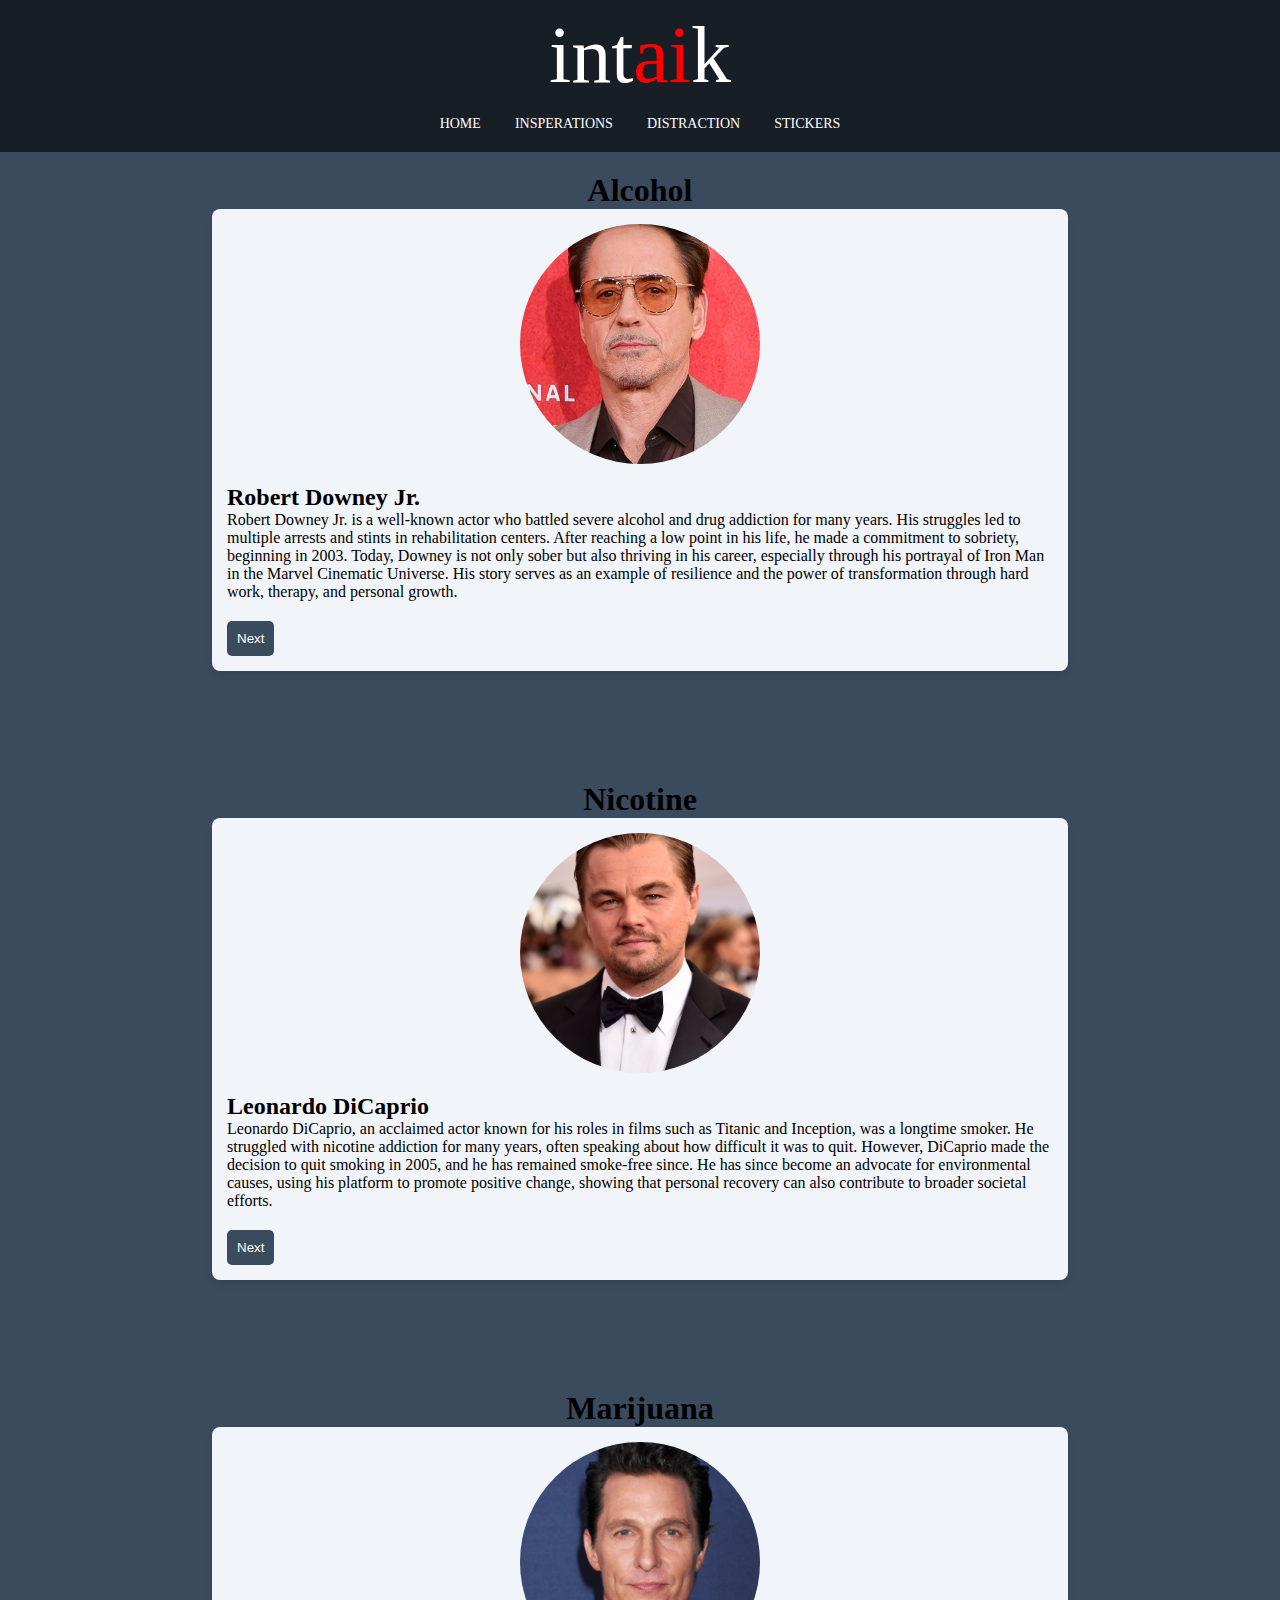
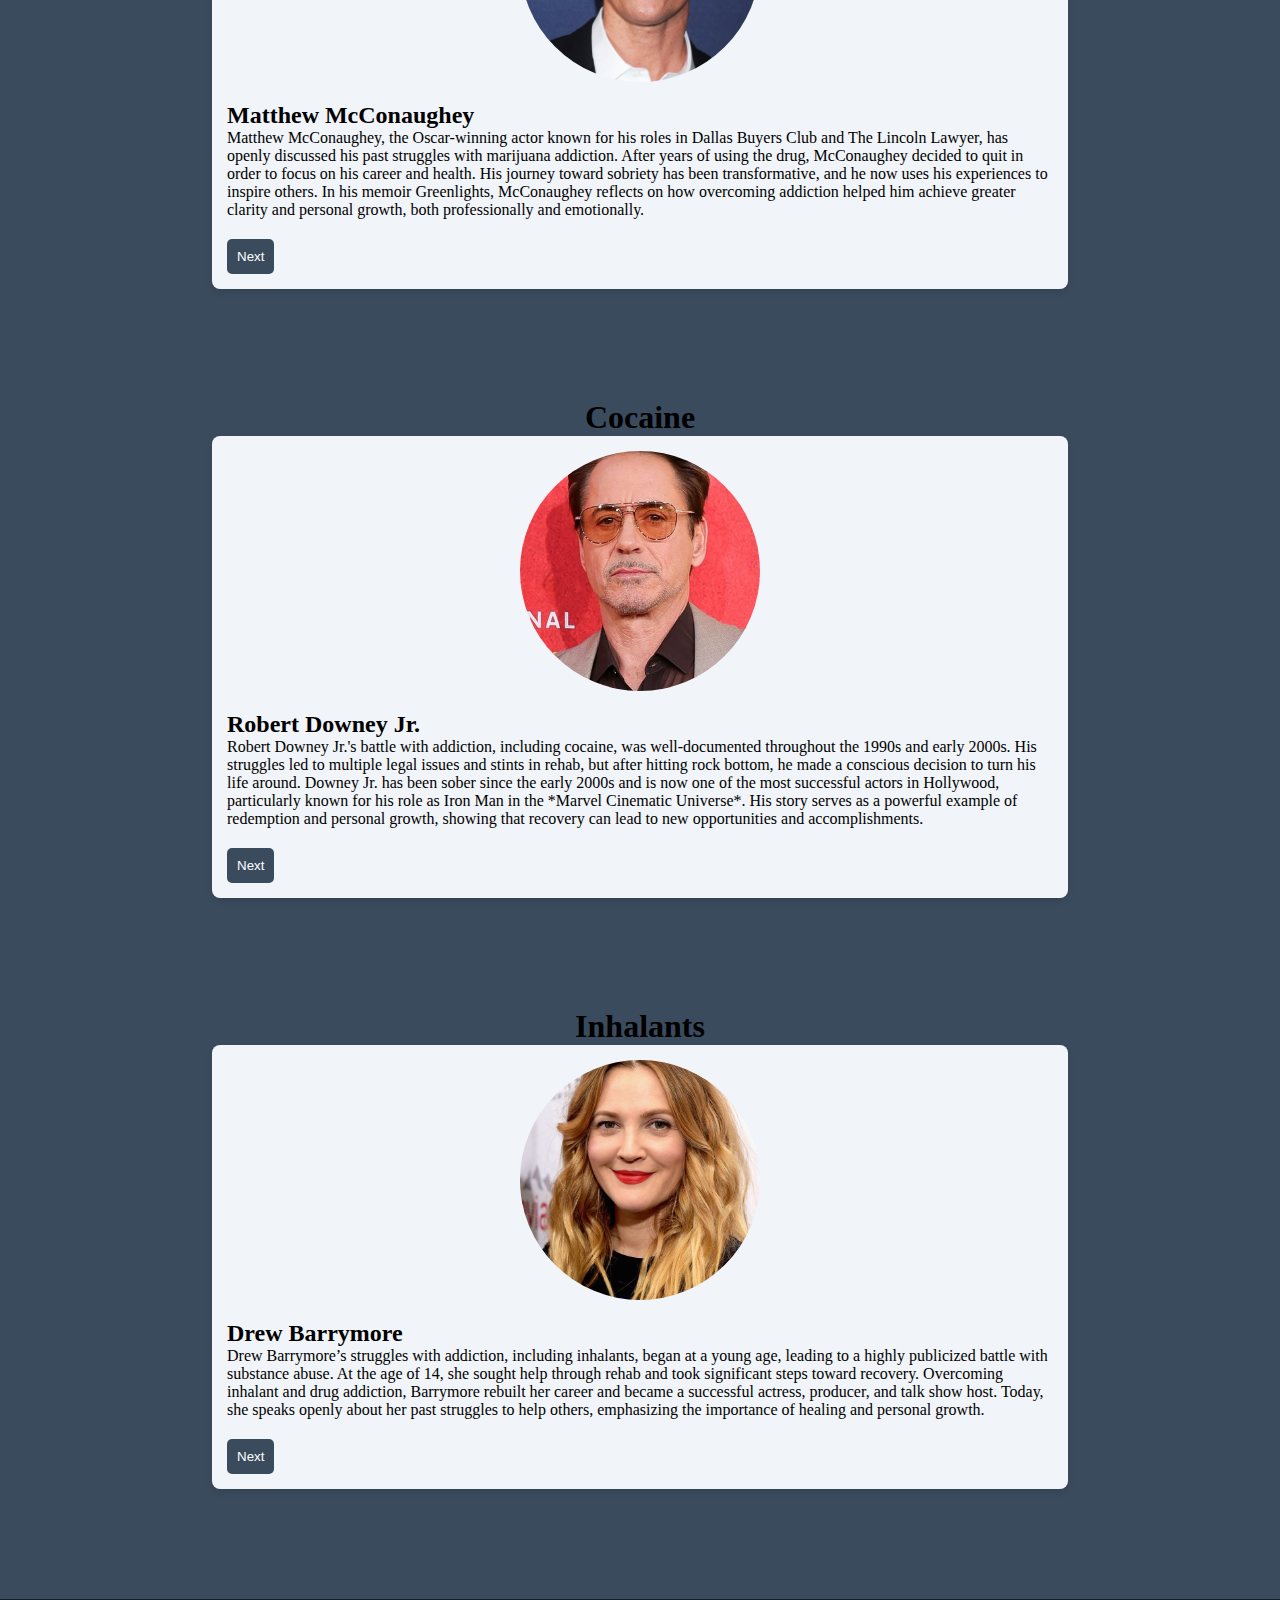
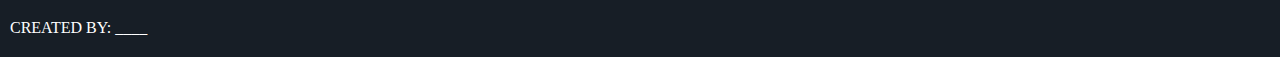
==== celeb.html @ 69ec11db "first commit of final draft" ====
<!DOCTYPE html>
<html lang="en">
<head>
  <meta charset="UTF-8" name="viewport" content="width=device-width, initial-scale=1.0">
  <title>intaik</title>
  <link rel="icon" type="image/x-icon" href="images/RedButton_temp.png" id="fav-icon">
  <link rel="stylesheet" type="text/css" href="css/celeb.css">
</head>
<body>
<header>
  <div id="homepage-title"><p class="header-text">int</p><p id="header-text-ai">ai</p><p class="header-text">k</p></div>
  <div id="options-bar">
    <div class="tab" id="home-tab"><a href="index.html">HOME</a></div>
    <div class="tab" id="inspirations-tab"><a href="celeb.html">INSPERATIONS</a></div>
    <div class="tab" id="distraction-tab"><a href="distractions.html">DISTRACTION</a></div>
    <div class="tab" id="stickers-tab"><a href="stickers.html">STICKERS</a></div>
  </div>
</header>
<div id="middle-container">
  <div id="celeb-container">
    <div class="drug-section" id="alcohol">
      <h1>Alcohol</h1>
      <div class="drug-celebrity-box">
        <div class="celebrity-box">
          <img src="Photos/RDJ.jpg" alt="Celebrity" class="celebrity-image">
          <h2>Robert Downey Jr.</h2>
          <p>Robert Downey Jr. is a well-known actor who battled severe alcohol and drug addiction for many years. His struggles led to multiple arrests and stints in rehabilitation centers. After reaching a low point in his life, he made a commitment to sobriety, beginning in 2003. Today, Downey is not only sober but also thriving in his career, especially through his portrayal of Iron Man in the Marvel Cinematic Universe. His story serves as an example of resilience and the power of transformation through hard work, therapy, and personal growth.</p>
          <button onclick="showNextCelebrity('alcohol')">Next</button>
        </div>
        <div class="celebrity-box" style="display:none;">
          <img src="Photos/Ben_Affleck.webp" alt="Celebrity" class="celebrity-image">
          <h2>Ben Affleck</h2>
          <p>Ben Affleck has been open about his struggles with alcohol addiction, which began affecting his personal and professional life. He sought help multiple times and has spent time in rehab to regain control. Since his recovery, Affleck has shared his journey with the public, emphasizing the importance of seeking help when needed. Today, he is focusing on his career, relationships, and personal well-being, showing that recovery is a continuous process but one that leads to growth and new beginnings.</p>
          <button onclick="showNextCelebrity('alcohol')">Next</button>
        </div>
        <div class="celebrity-box" style="display:none;">
          <img src="Photos/Demi_Lovato.jpg" alt="Celebrity" class="celebrity-image">
          <h2>Demi Lovato</h2>
          <p>Demi Lovato’s journey with addiction has been one of both struggle and strength. She has been candid about her battles with alcohol, drugs, and eating disorders, and after several rehab stints, Demi has emerged stronger. She has been sober since 2018 and is using her platform to advocate for mental health, addiction recovery, and self-love. Her story encourages others to seek help and reminds them that healing is possible even after setbacks.</p>
          <button onclick="showNextCelebrity('alcohol')">Next</button>
        </div>
        <div class="celebrity-box" style="display:none;">
          <img src="Photos/BradPitt.jpg" alt="Celebrity" class="celebrity-image">
          <h2>Brad Pitt</h2>
          <p>Brad Pitt struggled with alcohol addiction, particularly following a divorce from actress Jennifer Aniston and during his marriage to Angelina Jolie. After acknowledging his struggles and going through treatment, he has been sober for several years. Pitt often discusses his addiction and recovery as a way to help others, demonstrating that with the right support system, it is possible to regain control over one’s life and career.</p>
          <button onclick="showNextCelebrity('alcohol')">Next</button>
        </div>
        <div class="celebrity-box" style="display:none;">
          <img src="Photos/eminem.webp" alt="Celebrity" class="celebrity-image">
          <h2>Eminem</h2>
          <p>Eminem, the famed rapper, struggled with alcohol and prescription drug addiction for several years. His addiction took a toll on his health and career, but after nearly overdosing in 2007, he entered rehab. Today, Eminem is sober and has been for over a decade. His recovery has been central to his music and his public persona. Eminem's story illustrates the strength required to overcome addiction and how it is possible to rebuild one’s life, even after hitting rock bottom.</p>
          <button onclick="showNextCelebrity('alcohol')">Next</button>
        </div>
        <div class="celebrity-box" style="display:none;">
          <img src="Photos/Drew_Barrymore.webp" alt="Celebrity" class="celebrity-image">
          <h2>Drew Barrymore</h2>
          <p>Drew Barrymore, a beloved actress, has been candid about her struggles with alcohol and drug addiction, which started at a very young age. After entering rehab at the age of 14, Barrymore faced a challenging road to recovery. She has since found success both in her career and personal life. Barrymore now speaks openly about her journey to sobriety, providing hope and encouragement to others who may be struggling with addiction.</p>
          <button onclick="showNextCelebrity('alcohol')">Next</button>
        </div>
      </div>
    </div>

    <div class="drug-section" id="nicotine">
      <h1>Nicotine</h1>
      <div class="drug-celebrity-box">
        <div class="celebrity-box">
          <img src="Photos/leanardo_dicaprio.webp" alt="Celebrity" class="celebrity-image">
          <h2>Leonardo DiCaprio</h2>
          <p>Leonardo DiCaprio, an acclaimed actor known for his roles in films such as Titanic and Inception, was a longtime smoker. He struggled with nicotine addiction for many years, often speaking about how difficult it was to quit. However, DiCaprio made the decision to quit smoking in 2005, and he has remained smoke-free since. He has since become an advocate for environmental causes, using his platform to promote positive change, showing that personal recovery can also contribute to broader societal efforts.</p>
          <button onclick="showNextCelebrity('nicotine')">Next</button>
        </div>
        <div class="celebrity-box" style="display:none;">
          <img src="Photos/matthew mcconaughey.jpg" alt="Celebrity" class="celebrity-image">
          <h2>Matthew McConaughey</h2>
          <p>Matthew McConaughey, the Oscar-winning actor known for his roles in Dallas Buyers Club and The Lincoln Lawyer, had been a smoker for many years. In his memoir, Greenlights, McConaughey revealed that he had successfully quit smoking after struggling with nicotine addiction for years. He credits his decision to quit with having a renewed sense of clarity and health. McConaughey’s story is a great example of how making a commitment to change can result in both personal and professional growth.</p>
          <button onclick="showNextCelebrity('nicotine')">Next</button>
        </div>
        <div class="celebrity-box" style="display:none;">
          <img src="Photos/katie_holmes.jpg" alt="Celebrity" class="celebrity-image">
          <h2>Katie Holmes</h2>
          <p>Actress Katie Holmes, known for her role in Dawson's Creek, struggled with smoking for years. After realizing the toll it was taking on her health and well-being, Holmes decided to quit smoking in the early 2000s. She has since been open about her journey to quit and the challenges she faced. Today, Holmes continues to thrive in her career and is known for her dedication to living a healthier lifestyle, which has included adopting a smoke-free routine.</p>
          <button onclick="showNextCelebrity('nicotine')">Next</button>
        </div>
        <div class="celebrity-box" style="display:none;">
          <img src="Photos/Sarah_Jessica_Parker.jpg" alt="Celebrity" class="celebrity-image">
          <h2>Sarah Jessica Parker</h2>
          <p>Actress Sarah Jessica Parker, best known for her role in Sex and the City, was a smoker for many years before deciding to quit. Parker has shared that her addiction to nicotine was a constant challenge, but she ultimately decided to stop for the sake of her health and family. Since quitting, she has been an advocate for healthy living and has worked to support various charities that promote wellness. Her decision to quit smoking serves as a powerful example of the positive impact that recovery can have on every aspect of life.</p>
          <button onclick="showNextCelebrity('nicotine')">Next</button>
        </div>
        <div class="celebrity-box" style="display:none;">
          <img src="Photos/zayn_malik.jpg" alt="Celebrity" class="celebrity-image">
          <h2>Zayn Malik</h2>
          <p>Zayn Malik, former member of the popular boy band One Direction, openly struggled with smoking and nicotine addiction. However, he has since quit smoking and has spoken publicly about the challenges he faced in breaking the habit. Zayn’s journey to quitting has been part of his broader commitment to better health and self-care. He has used his platform to encourage fans to take their health seriously and to seek help when needed, demonstrating that change is possible for everyone.</p>
          <button onclick="showNextCelebrity('nicotine')">Next</button>
        </div>
        <div class="celebrity-box" style="display:none;">
          <img src="Photos/julia roberts.webp" alt="Celebrity" class="celebrity-image">
          <h2>Julia Roberts</h2>
          <p>Julia Roberts, the Oscar-winning actress known for films like Pretty Woman and Erin Brockovich, was once addicted to nicotine, smoking several packs a day. After struggling with addiction for many years, she successfully quit smoking in the early 2000s. Roberts credits her decision to quit with significantly improving her overall health and quality of life. Her story is a reminder that no matter how long a person has been struggling with addiction, it is always possible to regain control and thrive.</p>
          <button onclick="showNextCelebrity('nicotine')">Next</button>
        </div>

      </div>
    </div>

    <!-- Marijuana Section -->
    <div class="drug-section" id="marijuana">
      <h1>Marijuana</h1>
      <div class="drug-celebrity-box">
        <div class="celebrity-box">
          <img src="Photos/matthew mcconaughey.jpg" alt="Celebrity" class="celebrity-image">
          <h2>Matthew McConaughey</h2>
          <p>Matthew McConaughey, the Oscar-winning actor known for his roles in Dallas Buyers Club and The Lincoln Lawyer, has openly discussed his past struggles with marijuana addiction. After years of using the drug, McConaughey decided to quit in order to focus on his career and health. His journey toward sobriety has been transformative, and he now uses his experiences to inspire others. In his memoir Greenlights, McConaughey reflects on how overcoming addiction helped him achieve greater clarity and personal growth, both professionally and emotionally.</p>
          <button onclick="showNextCelebrity('marijuana')">Next</button>
        </div>
        <div class="celebrity-box" style="display:none;">
          <img src="Photos/RDJ.jpg" alt="Celebrity" class="celebrity-image">
          <h2>Robert Downey Jr.</h2>
          <p>Robert Downey Jr. faced significant struggles with substance abuse, including marijuana, early in his career. His addiction affected both his personal and professional life, leading to multiple rehab stints and legal troubles. After hitting rock bottom, Downey made the commitment to get clean and turned his life around. He has been sober for several years and continues to be a successful actor, particularly in his role as Iron Man in the Marvel Cinematic Universe. His story serves as a powerful example of recovery, resilience, and the possibility of redemption.</p>
          <button onclick="showNextCelebrity('marijuana')">Next</button>
        </div>
        <div class="celebrity-box" style="display:none;">
          <img src="Photos/BradPitt.jpg" alt="Celebrity" class="celebrity-image">

          <h2>Brad Pitt</h2>
          <p>Brad Pitt has spoken openly about his past struggles with addiction, including marijuana use. After experiencing personal and professional challenges, Pitt made the decision to quit using substances and has maintained his sobriety for many years. He credits his recovery with improving both his physical and mental health, allowing him to continue his successful career. Pitt’s story is a reminder that overcoming addiction can lead to personal growth and the ability to pursue new opportunities with renewed energy and focus.</p>
          <button onclick="showNextCelebrity('marijuana')">Next</button>
        </div>
        <div class="celebrity-box" style="display:none;">
          <img src="Photos/mileyCyrus.webp" alt="Celebrity" class="celebrity-image">
          <h2>Miley Cyrus</h2>
          <p>Miley Cyrus, the singer and actress, has been candid about her past use of marijuana and other substances. She has acknowledged the role it played in her life during her teenage and early adult years. However, after a period of personal reflection, Cyrus made the decision to quit using marijuana and has focused on improving her health and well-being. Today, Cyrus remains a successful musician and advocate for mental health, and her story is an example of how self-awareness and recovery can lead to a renewed sense of purpose.</p>
          <button onclick="showNextCelebrity('marijuana')">Next</button>
        </div>
        <div class="celebrity-box" style="display:none;">
          <img src="Photos/oprah.webp" alt="Celebrity" class="celebrity-image">
          <h2>Oprah Winfrey</h2>
          <p>Oprah Winfrey, the renowned television personality and media mogul, has discussed her past use of marijuana, among other substances. She has shared that, during a period of time, it played a role in her life, but she eventually chose to give it up in favor of a healthier lifestyle. Winfrey's decision to focus on recovery has led her to greater clarity and success. Today, she is a strong advocate for mental health, personal growth, and living a balanced life, providing an example of how recovery can lead to extraordinary personal transformation.</p>
          <button onclick="showNextCelebrity('marijuana')">Next</button>
        </div>
        <div class="celebrity-box" style="display:none;">
          <img src="Photos/jessicaSimpson.jpg" alt="Celebrity" class="celebrity-image">
          <h2>Jessica Simpson</h2>
          <p>Jessica Simpson, the pop singer and entrepreneur, has been open about her past struggles with substance abuse, including marijuana. Simpson experienced a period of addiction during her younger years, but after seeking help and committing to sobriety, she turned her life around. Today, Simpson is a successful businesswoman with a thriving fashion empire, and she uses her platform to encourage others to seek help when needed. Her story highlights the possibility of personal growth and success following recovery, showing that anyone can overcome addiction with the right support.</p>
          <button onclick="showNextCelebrity('marijuana')">Next</button>
        </div>
      </div>
    </div>


    <!-- Cocaine Section -->
    <div class="drug-section" id="cocaine">
      <h1>Cocaine</h1>
      <div class="drug-celebrity-box">
        <div class="celebrity-box">
          <img src="Photos/RDJ.jpg" alt="Celebrity" class="celebrity-image">
          <h2>Robert Downey Jr.</h2>
          <p>Robert Downey Jr.'s battle with addiction, including cocaine, was well-documented throughout the 1990s and early 2000s. His struggles led to multiple legal issues and stints in rehab, but after hitting rock bottom, he made a conscious decision to turn his life around. Downey Jr. has been sober since the early 2000s and is now one of the most successful actors in Hollywood, particularly known for his role as Iron Man in the *Marvel Cinematic Universe*. His story serves as a powerful example of redemption and personal growth, showing that recovery can lead to new opportunities and accomplishments.</p>
          <button onclick="showNextCelebrity('cocaine')">Next</button>
        </div>
        <div class="celebrity-box" style="display:none;">
          <img src="Photos/charlieSheen.jpg" alt="Celebrity" class="celebrity-image">
          <h2>Charlie Sheen</h2>
          <p>Charlie Sheen’s public struggles with cocaine and other substances were widely reported throughout his career. After years of battling addiction, Sheen entered rehab multiple times and ultimately achieved sobriety. Sheen’s recovery has not been without challenges, but he continues to stay sober and has used his platform to advocate for addiction recovery and raise awareness about the importance of seeking help. Despite setbacks, Sheen's ongoing commitment to his sobriety has allowed him to continue pursuing acting and other ventures.</p>
          <button onclick="showNextCelebrity('cocaine')">Next</button>
        </div>
        <div class="celebrity-box" style="display:none;">
          <img src="Photos/Demi_Lovato.jpg" alt="Celebrity" class="celebrity-image">
          <h2>Demi Lovato</h2>
          <p>Demi Lovato’s journey through addiction includes struggles with cocaine and other substances. She has been open about her struggles and her path to recovery, sharing her experiences to inspire others. After a near-fatal overdose in 2018, Lovato decided to take control of her life and commit to sobriety. She has since maintained her recovery and has become a strong advocate for mental health and addiction recovery, using her platform to help others feel empowered to seek help and improve their lives.</p>
          <button onclick="showNextCelebrity('cocaine')">Next</button>
        </div>
        <div class="celebrity-box" style="display:none;">
          <img src="Photos/eminem.webp" alt="Celebrity" class="celebrity-image">
          <h2>Eminem</h2>
          <p>Eminem, one of the most successful rap artists in the world, struggled with a severe cocaine addiction in addition to other substances. His battles with addiction affected both his personal and professional life, but after seeking treatment and entering rehab, Eminem successfully overcame his addiction. He has been sober since 2008, and his recovery journey is reflected in his music, which often addresses themes of struggle, redemption, and healing. Eminem's story underscores the importance of perseverance and seeking help, showing that recovery is not only possible but transformative.</p>
          <button onclick="showNextCelebrity('cocaine')">Next</button>
        </div>
        <div class="celebrity-box" style="display:none;">
          <img src="Photos/kristenDunst.webp" alt="Celebrity" class="celebrity-image">
          <h2>Kirsten Dunst</h2>
          <p>Actress Kirsten Dunst struggled with cocaine addiction during her younger years in Hollywood. After realizing the negative impact it was having on her health and career, she sought help and began her journey toward recovery. Dunst has been sober for several years and has since enjoyed a successful career in film and television. She often speaks about the importance of mental health and personal growth, encouraging others to seek help when needed and reminding them that recovery is possible.</p>
          <button onclick="showNextCelebrity('cocaine')">Next</button>
        </div>
        <div class="celebrity-box" style="display:none;">
          <img src="Photos/BradPitt.jpg" alt="Celebrity" class="celebrity-image">
          <h2>Brad Pitt</h2>
          <p>Brad Pitt has openly discussed his struggles with addiction, including cocaine, during various points in his life. His addiction impacted his personal relationships and career, but after seeking therapy and committing to recovery, he has been sober for several years. Pitt now leads a healthier lifestyle and continues to be one of Hollywood’s most successful actors. His recovery story highlights the importance of self-reflection, seeking professional help, and committing to long-term personal growth.</p>
          <button onclick="showNextCelebrity('cocaine')">Next</button>
        </div>
      </div>
    </div>


    <!-- Inhalants Section -->
    <div class="drug-section" id="inhalants">
      <h1>Inhalants</h1>
      <div class="drug-celebrity-box">
        <div class="celebrity-box">
          <img src="Photos/Drew_Barrymore.webp" alt="Celebrity" class="celebrity-image">
          <h2>Drew Barrymore</h2>
          <p>Drew Barrymore’s struggles with addiction, including inhalants, began at a young age, leading to a highly publicized battle with substance abuse. At the age of 14, she sought help through rehab and took significant steps toward recovery. Overcoming inhalant and drug addiction, Barrymore rebuilt her career and became a successful actress, producer, and talk show host. Today, she speaks openly about her past struggles to help others, emphasizing the importance of healing and personal growth.</p>
          <button onclick="showNextCelebrity('inhalants')">Next</button>
        </div>
        <div class="celebrity-box" style="display:none;">
          <img src="Photos/eminem.webp" alt="Celebrity" class="celebrity-image">
          <h2>Eminem</h2>
          <p>Eminem, the globally renowned rapper, has been open about his battles with addiction, which included the abuse of inhalants, prescription drugs, and other substances. His addiction took a serious toll on his life, but after seeking professional treatment and entering rehab, Eminem achieved sobriety. His recovery has been a central theme in his music, where he speaks about overcoming personal struggles. Eminem's journey shows that it is possible to rebuild one's career and life after addiction, as he continues to thrive both professionally and personally.</p>
          <button onclick="showNextCelebrity('inhalants')">Next</button>
        </div>
        <div class="celebrity-box" style="display:none;">
          <img src="Photos/NicoleRichie.jpg" alt="Celebrity" class="celebrity-image">
          <h2>Nicole Richie</h2>
          <p>Nicole Richie, television personality and fashion designer, publicly struggled with substance abuse, including the misuse of inhalants, during her younger years. Richie entered rehab multiple times before ultimately committing to recovery. Since overcoming her addiction, Richie has successfully focused on her career, including her work in fashion and television. Her transformation has been an example of how personal growth and a healthy lifestyle can lead to a fulfilling career and a balanced life.</p>
          <button onclick="showNextCelebrity('inhalants')">Next</button>
        </div>
        <div class="celebrity-box" style="display:none;">
          <img src="Photos/parisHilton.jpeg" alt="Celebrity" class="celebrity-image">
          <h2>Paris Hilton</h2>
          <p>Paris Hilton, socialite and media personality, faced significant struggles with addiction, including the abuse of inhalants and other substances, in her early adult years. After multiple stints in rehab, Hilton has turned her life around and is now an advocate for mental health and addiction recovery. She has spoken publicly about the importance of taking control of one’s life, seeking help, and continuing to evolve. Hilton's story is a reminder that recovery can lead to personal empowerment and success.</p>
          <button onclick="showNextCelebrity('inhalants')">Next</button>
        </div>
        <div class="celebrity-box" style="display:none;">
          <img src="Photos/lindsayLohan.cHJkLWVtcy1hc3NldHMvY2VsZWJyaXRpZXMvZTlhZTkyZjAtNjM3YS00YzgwLWE2ZWYtZDc4MTNmMDQ0NmZhLmpwZw==" alt="Celebrity" class="celebrity-image">
          <h2>Lindsay Lohan</h2>
          <p>Lindsay Lohan’s public struggle with addiction involved the use of inhalants alongside other substances, which caused significant damage to her personal life and career. After several stints in rehab, Lohan has worked hard to maintain her sobriety. In recent years, she has turned her focus toward her acting career and entrepreneurship, demonstrating that recovery from addiction can lead to a renewed sense of purpose and achievement. Her journey continues to inspire many who are working to overcome addiction.</p>
          <button onclick="showNextCelebrity('inhalants')">Next</button>
        </div>
        <div class="celebrity-box" style="display:none;">
          <img src="Photos/markWahlberg.avif" alt="Celebrity" class="celebrity-image">
          <h2>Mark Wahlberg</h2>
          <p>Mark Wahlberg, actor and entrepreneur, struggled with substance abuse during his early years, including the use of inhalants. Wahlberg faced multiple legal issues due to his actions related to addiction, but after a pivotal moment in his life, he decided to get clean. He turned to faith, family, and a focus on his fitness and career, eventually becoming a successful actor, producer, and businessman. Wahlberg’s story is a powerful example of how individuals can transform their lives through recovery and perseverance, achieving lasting success both personally and professionally.</p>
          <button onclick="showNextCelebrity('inhalants')">Next</button>
        </div>
      </div>
    </div>
  </div>
</div>


<footer>
  <p id="credit-text">CREATED BY: ____</p>
</footer>
<script src="js/script3.js"></script>
</body>
</html>
---- css/celeb.css ----
:root{
    --darkBlue: #3B4B5E;
    --lightBlue: #A1B4C4;
    --darkest: #171E26;
    --lightest: #F1F4F8
}

#homepage-title{
    user-select: none;
}

* {
    margin: 0;
    padding: 0;
    /*user-select: none;*/
}

a {
    text-decoration: none;
    color: white;
    user-select: none;
}

header {
    width: 100%;
    background-color: var(--darkest);
    color: white;
    padding-top: 10px;
    padding-bottom: 5px;

    display: grid;
    grid-template-columns: 100%;
    grid-template-rows: 2fr 1fr;
}

#header-text-ai {
    color: red;
    font-size: 80px;
}

.header-text {
    font-size: 80px;
}

#homepage-title {
    font-size: 40px;
    display: flex;
    /* center */
    justify-content: center;
    align-items: center;
}

#options-bar {
    display: flex;
    justify-content: center;
    align-items: center;
    background-color: var(--darkest);
    padding: 0px;
    border-radius: 10px; /* Optional: round the corners of the options bar */
}

.tab {
    padding: 6px 12px;
    margin: 5px;
    color: white;
    font-size: 14px;
    cursor: pointer;
    border-radius: 5px;
    transition: 0.3s ease;
}

/* Hover effect for the tabs */
.tab:hover {
    background-color: var(--lightBlue);
    scale: 1.18;
    border-radius: 15px;
}

/* Active tab (you can use JavaScript to dynamically set the active tab) */
.tab.active {
    background-color: var(--lightBlue);
    color: var(--darkest);
    font-weight: bold;
}

.celebrity-image {
    width: 240px; /* Set a fixed width */
    height: 240px; /* Set a fixed height */
    border-radius: 50%; /* Make the image circular */
    object-fit: cover; /* Ensures the image covers the box area without distortion */
    margin-bottom: 20px; /* Add space below the image */
    display: block;
    margin-left: auto;
    margin-right: auto; /* Center the image horizontally */
}

body {
    background-color: var(--darkBlue);
    display: grid;
    grid-template-columns: 100%;
    grid-template-rows: 1.5fr 9fr 1fr;
    height: 100vh;
}

footer {
    width: 100%;
    background-color: var(--darkest);
    color: white;
    padding-top: 20px;
    padding-bottom: 20px;
    user-select: none;
}

#credit-text{
    padding-left: 10px;
}

#middle-container {
    height: 100%; /* Full viewport height */
    position: relative;
    display: flex;
    flex-direction: column;
    justify-content: center;
    align-items: center;
}

#celeb-container {
    width: 70%;
}

/* Drug section styles */
.drug-section {
    margin: 20px;
}

.drug-celebrity-box {
    height: 100%; /* Full viewport height */
    display: flex;
    justify-content: center;
    align-items: center;
}

.celebrity-box {
    background-color: var(--lightest);
    padding: 15px;
    border-radius: 8px;
    box-shadow: 0 4px 6px rgba(0, 0, 0, 0.1);
    display: flex;
    flex-direction: column; /* Stack image, name, and text vertically */
    align-items: center; /* Center align content */
    width: 100%;
    margin-bottom: 90px;
}

.celebrity-box:first-child {
    display: block; /* Show the first box by default */
}

h1 {
    display: flex;
    flex-direction: column; /* Stack image, name, and text vertically */
    align-items: center; /* Center align content */
}

.celebrity-content {
    text-align: center; /* Align the text to the center */
}

button {
    background-color: var(--darkBlue);
    color: white;
    border: none;
    padding: 10px;
    border-radius: 5px;
    cursor: pointer;
    margin-top: 20px;
    align-self: center;
}

button:hover {
    background-color: var(--darkest);
}
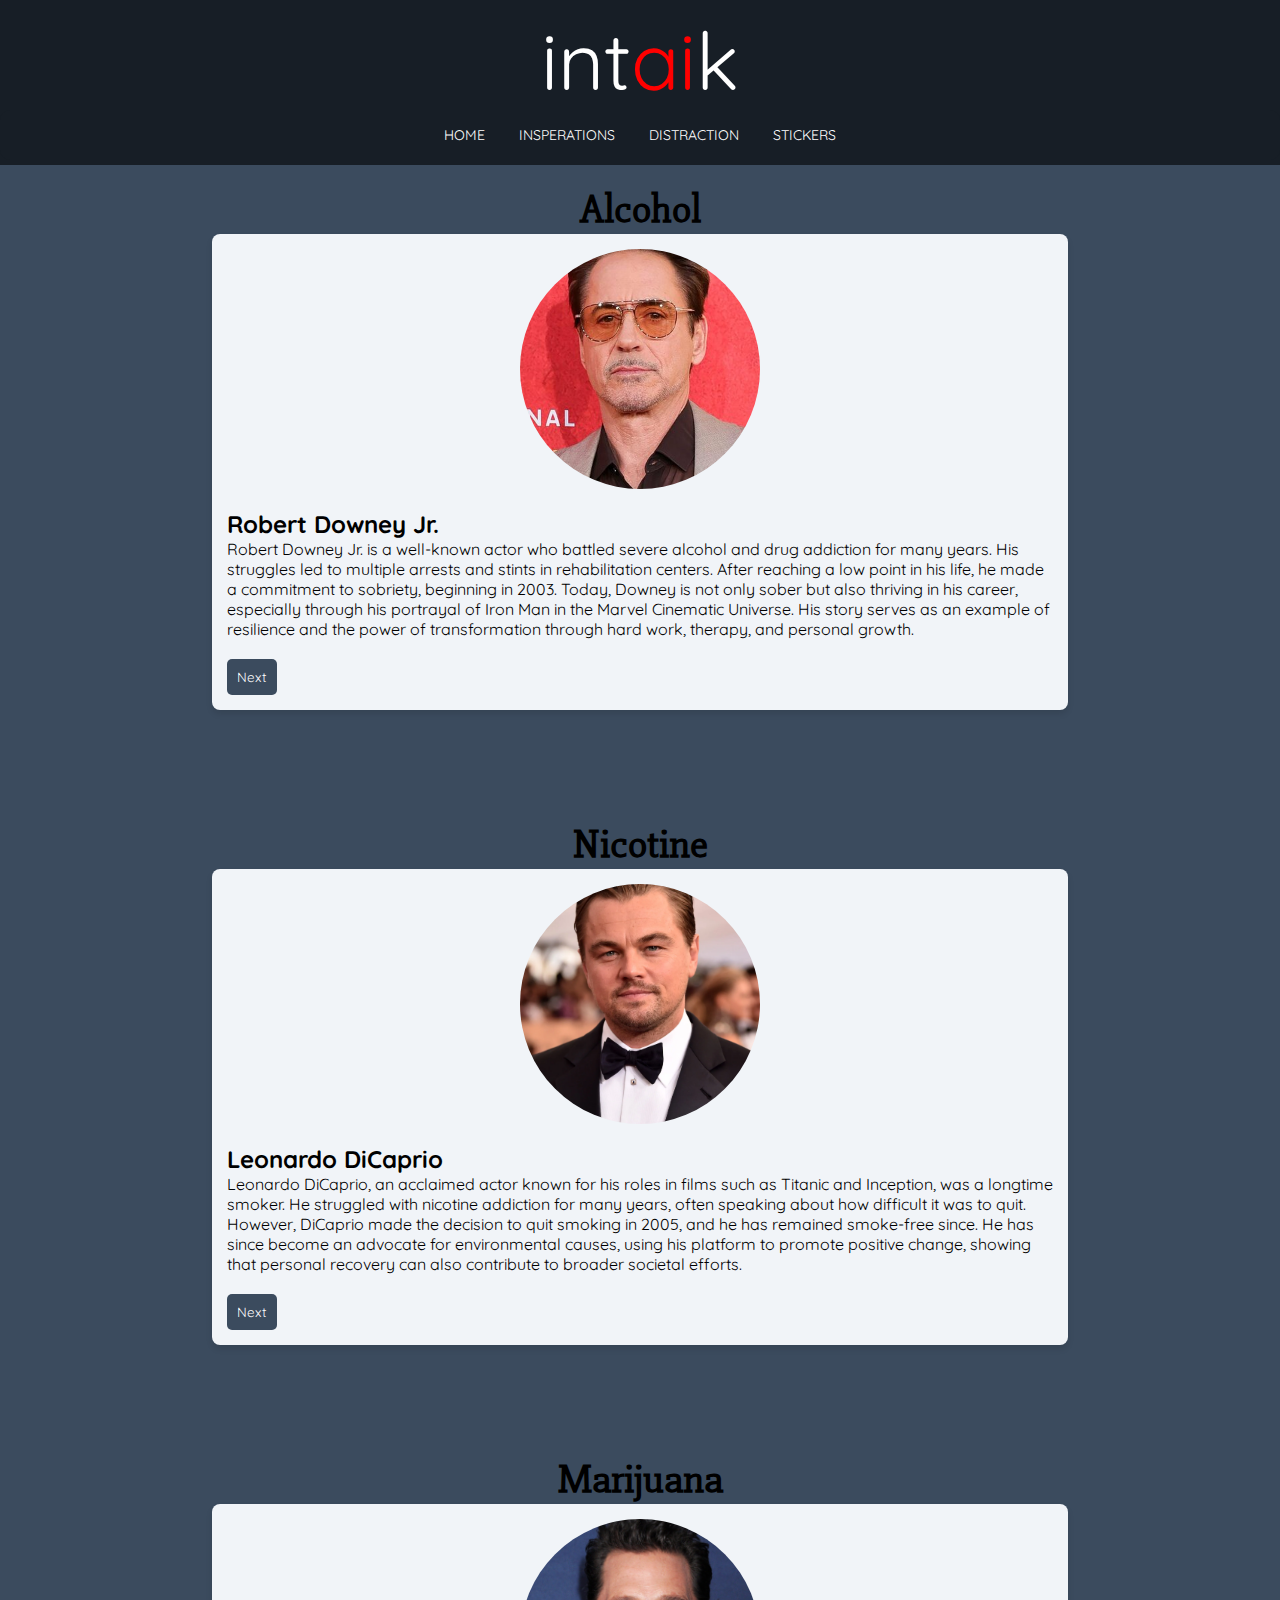
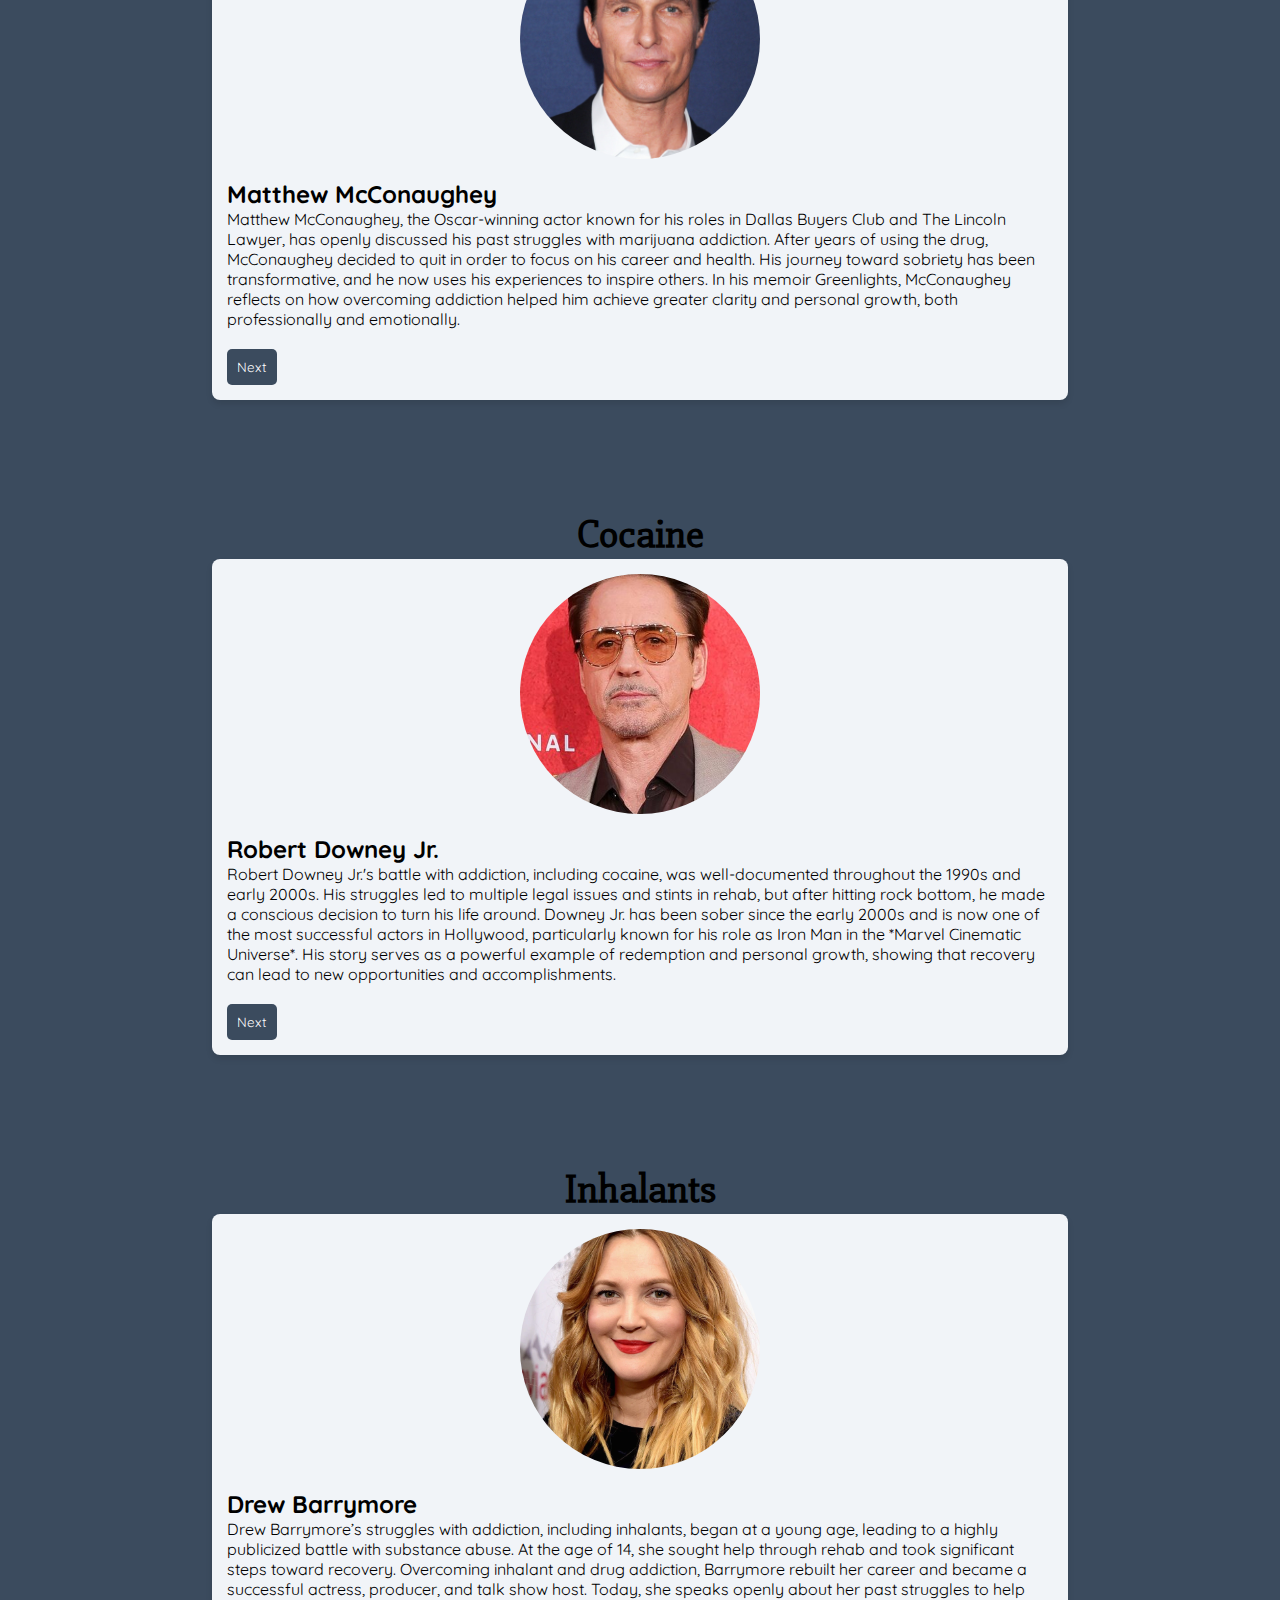
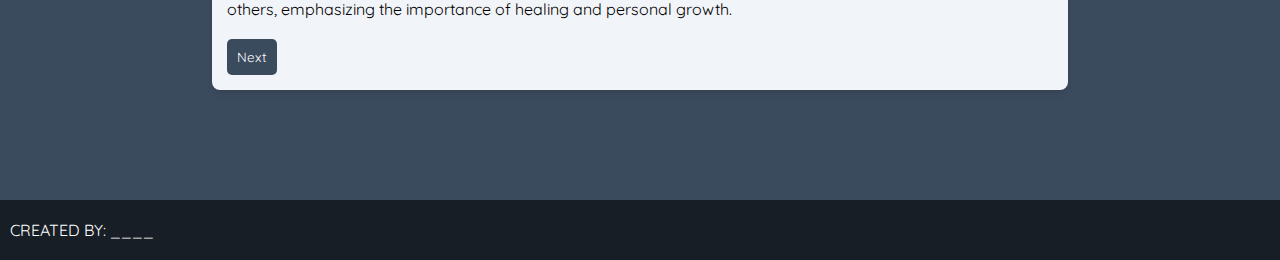
==== commit 2dde14fa: "refactered things" ====
--- a/celeb.html
+++ b/celeb.html
@@ -5,6 +5,14 @@
   <title>intaik</title>
   <link rel="icon" type="image/x-icon" href="images/RedButton_temp.png" id="fav-icon">
   <link rel="stylesheet" type="text/css" href="css/celeb.css">
+  <link rel="stylesheet" type="text/css" href="css/dark.css">
+
+  <link rel="preconnect" href="https://fonts.googleapis.com">
+  <link rel="preconnect" href="https://fonts.gstatic.com" crossorigin>
+  <link href="https://fonts.googleapis.com/css2?family=Slabo+27px&display=swap" rel="stylesheet">
+  <link rel="preconnect" href="https://fonts.googleapis.com">
+  <link rel="preconnect" href="https://fonts.gstatic.com" crossorigin>
+  <link href="https://fonts.googleapis.com/css2?family=Quicksand:wght@300..700&family=Slabo+27px&display=swap" rel="stylesheet">
 </head>
 <body>
 <header>
@@ -241,6 +249,6 @@
 <footer>
   <p id="credit-text">CREATED BY: ____</p>
 </footer>
-<script src="js/script3.js"></script>
+<script src="js/Celebrities.js"></script>
 </body>
 </html>--- a/css/dark.css
+++ b/css/dark.css
@@ -0,0 +1,187 @@
+:root{
+    --darkBlue: #3B4B5E;
+    --lightBlue: #A1B4C4;
+    --darkest: #171E26;
+    --lightest: #F1F4F8
+}
+
+#homepage-title{
+    user-select: none;
+}
+
+* {
+    margin: 0;
+    padding: 0;
+    font-family: "Quicksand", sans-serif;
+}
+
+.slabo-27px-regular {
+    font-family: "Slabo 27px", serif;
+    font-weight: 400;
+    font-style: normal;
+}
+
+.quicksand-quicksand {
+    font-family: "Quicksand", serif;
+    font-optical-sizing: auto;
+    font-weight: 300;
+    font-style: normal;
+}
+
+h1 {
+    font-size: 40px;
+    font-family: "Slabo 27px", serif;
+}
+
+a {
+    text-decoration: none;
+    color: white;
+    user-select: none;
+}
+
+header {
+    width: 100%;
+    background-color: var(--darkest);
+    color: white;
+    padding-top: 10px;
+    padding-bottom: 5px;
+
+    display: grid;
+    grid-template-columns: 100%;
+    grid-template-rows: 2fr 1fr;
+}
+
+#header-text-ai {
+    color: red;
+    font-size: 80px;
+}
+
+.header-text {
+    font-size: 80px;
+}
+
+#homepage-title {
+    font-size: 40px;
+    display: flex;
+    /* center */
+    justify-content: center;
+    align-items: center;
+}
+
+#options-bar {
+    display: flex;
+    justify-content: center;
+    align-items: center;
+    background-color: var(--darkest);
+    padding: 0px;
+    border-radius: 10px; /* Optional: round the corners of the options bar */
+}
+
+.tab {
+    padding: 6px 12px;
+    margin: 5px;
+    color: white;
+    font-size: 14px;
+    cursor: pointer;
+    border-radius: 5px;
+    transition: 0.3s ease;
+}
+
+/* Hover effect for the tabs */
+.tab:hover {
+    background-color: var(--lightBlue);
+    scale: 1.18;
+    border-radius: 15px;
+}
+
+/* Active tab (you can use JavaScript to dynamically set the active tab) */
+.tab.active {
+    background-color: var(--lightBlue);
+    color: var(--darkest);
+    font-weight: bold;
+}
+
+
+
+
+body {
+    background-color: var(--darkBlue);
+    display: grid;
+    grid-template-columns: 100%;
+    grid-template-rows: 1.5fr 9fr 1fr;
+    height: 100vh;
+}
+
+
+footer {
+    width: 100%;
+    background-color: var(--darkest);
+    color: white;
+    padding-top: 20px;
+    padding-bottom: 20px;
+    user-select: none;
+}
+
+#credit-text{
+    padding-left: 10px;
+}
+
+
+#middle-container {
+    position: relative;
+    display: flex;
+    /* center */
+    justify-content: center;
+    align-items: center;
+
+}
+
+#progress-div {
+    width: 90%; /* Full width of the parent container */
+    height: 91%; /* Adjust height to make it taller */
+    border-radius: 30px; /* Rounded edges */
+    margin-left: 10px;
+    display: flex;
+    flex-direction: column; /* Stack items vertically */
+    align-items: center; /* Center items horizontally in the column */
+    justify-content: end;
+    position: absolute;
+    left: 0; /* Align to the left of the screen */
+    height: 98%;
+    width: 60px; /* Fixed width for the container */
+    gap: 5px; /* Add spacing between the button and progress bar */
+    box-shadow: 0 4px 8px rgba(0, 0, 0, 0.2); /* Subtle shadow */
+
+}
+
+
+#progress-bar {
+    width: 100%; /* Full width of the parent container */
+    height: 91%; /* Adjust height to make it taller */
+    border-radius: 30px; /* Rounded edges */
+    background: linear-gradient(180deg, #4caf50, #8bc34a);
+    box-shadow: 0 4px 8px rgba(0, 0, 0, 0.2); /* Subtle shadow */
+    transition: height 0.3s ease-in-out; /* Smooth transition for the height change */
+}
+
+#progress-button {
+    width: 50px; /* Smaller than the progress bar for contrast */
+    height: 50px; /* Circular button */
+    background: radial-gradient(circle, #ff6f61, #d32f2f); /* Radial gradient for the button */
+    border: none;
+    border-radius: 50%; /* Circular shape */
+    box-shadow: 0 4px 10px rgba(0, 0, 0, 0.3); /* Subtle shadow */
+    cursor: pointer;
+    transition: transform 0.2s, box-shadow 0.2s;
+}
+
+#progress-button:hover {
+    transform: scale(1.1); /* Slightly enlarges the button on hover */
+    box-shadow: 0 6px 14px rgba(0, 0, 0, 0.4); /* Enhances shadow */
+}
+
+#progress-button:active {
+    transform: scale(0.95); /* Shrinks slightly on click */
+    box-shadow: 0 2px 6px rgba(0, 0, 0, 0.2); /* Reduces shadow */
+}
+
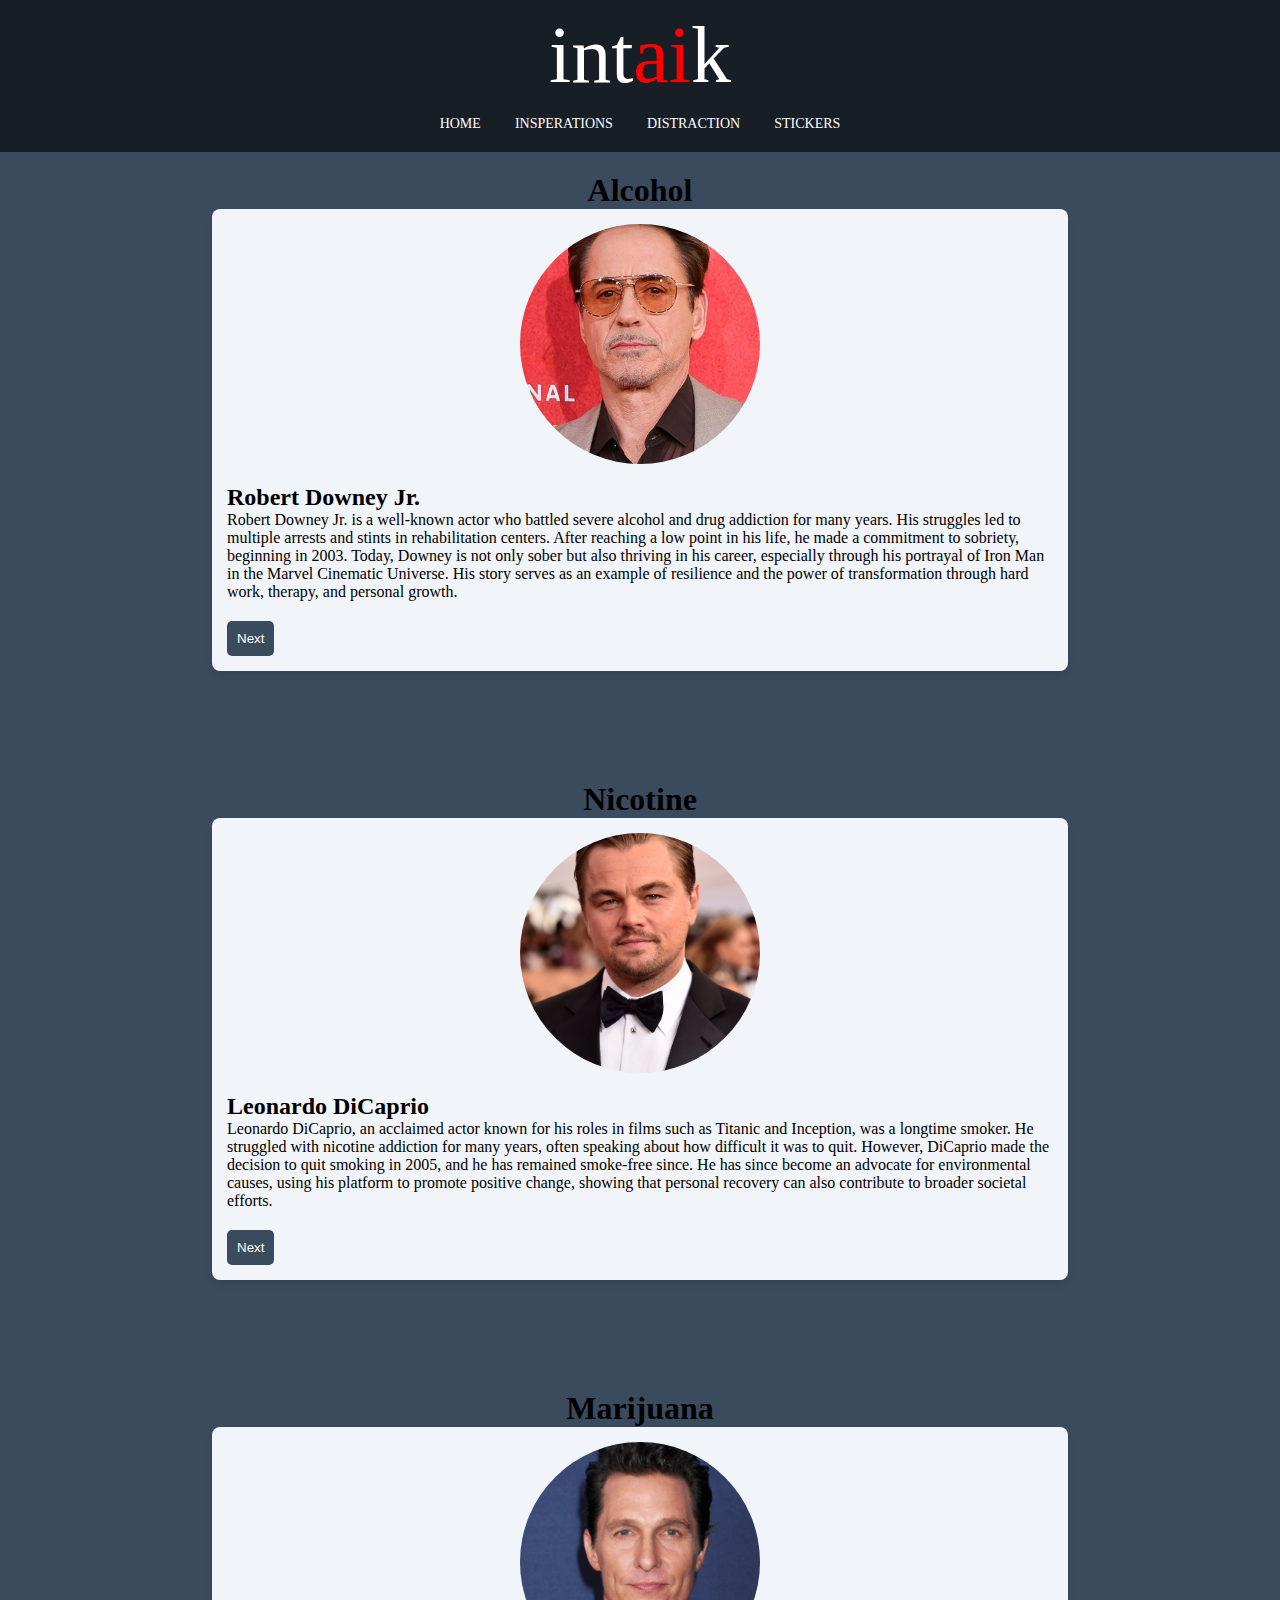
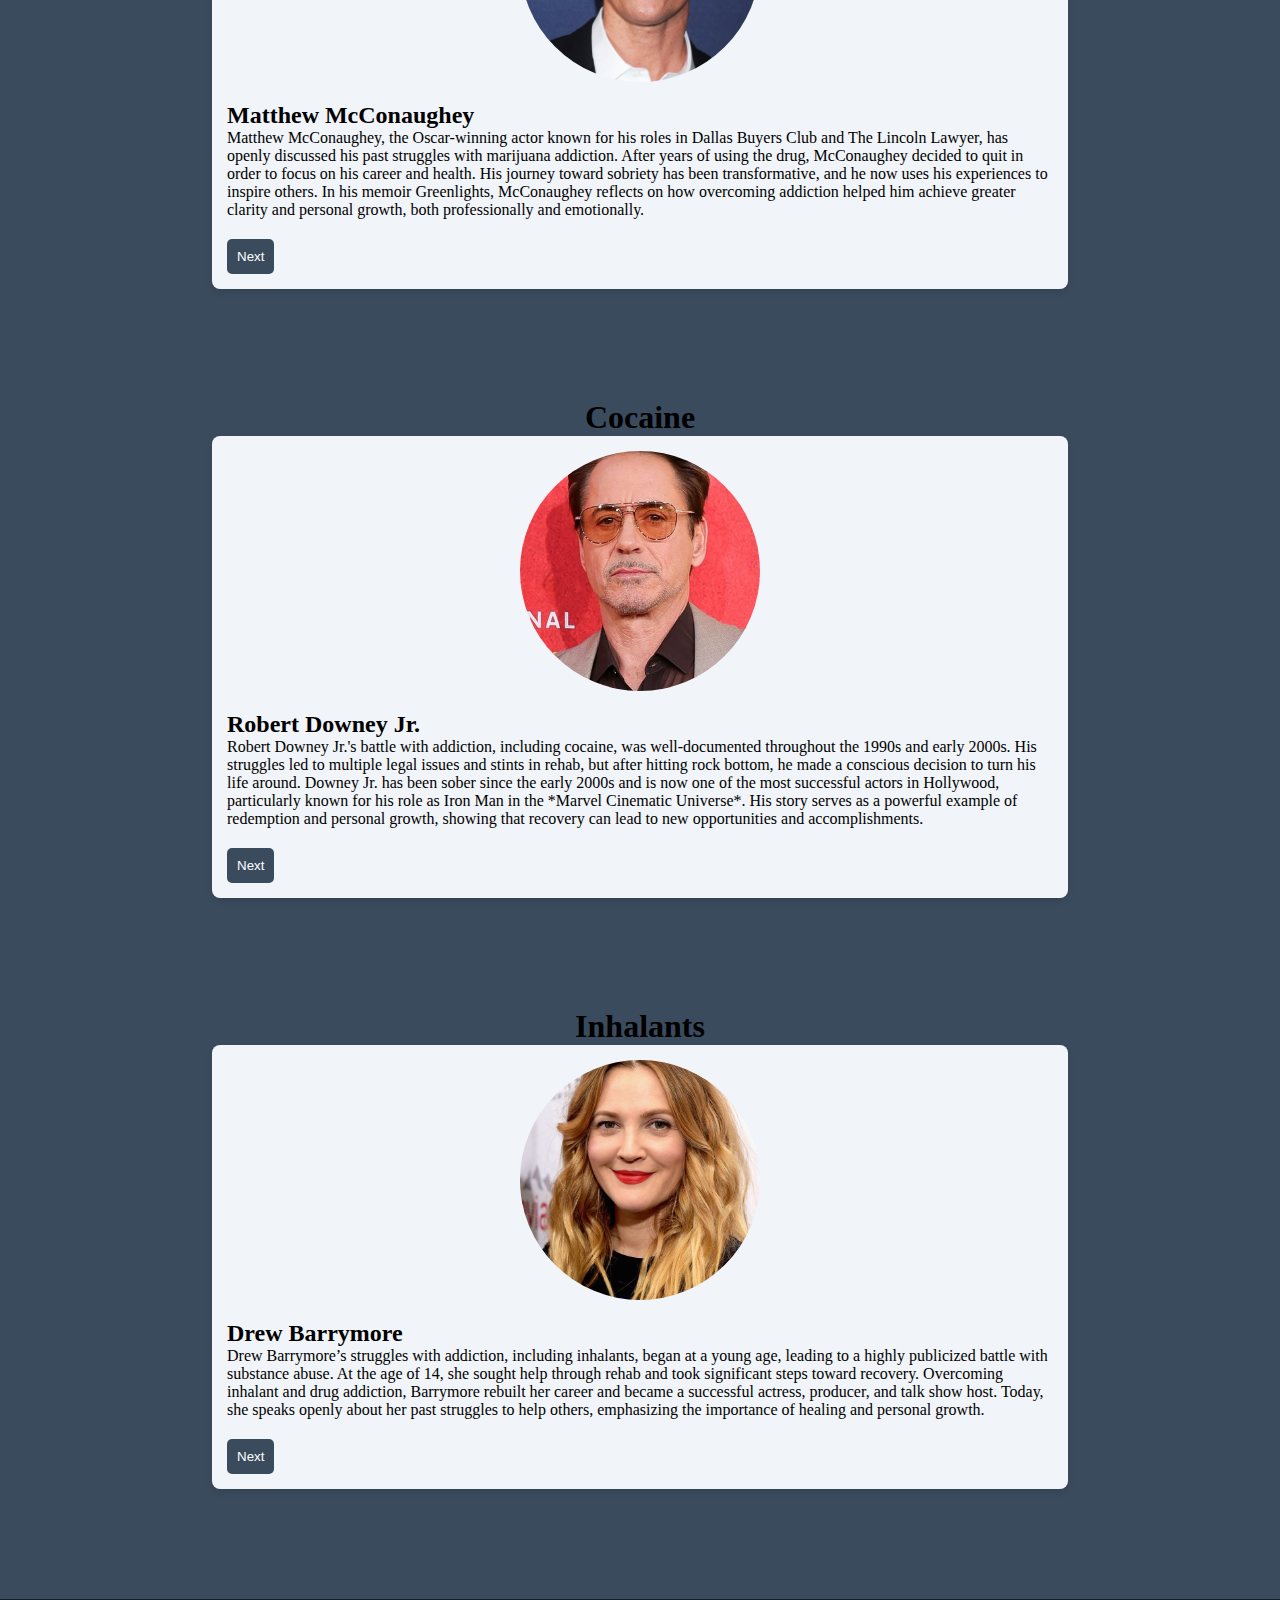
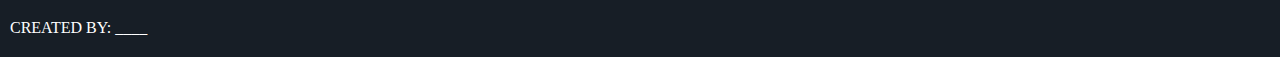
==== commit ae4e587a: "Iris- second commit" ====
--- a/celeb.html
+++ b/celeb.html
@@ -5,14 +5,6 @@
   <title>intaik</title>
   <link rel="icon" type="image/x-icon" href="images/RedButton_temp.png" id="fav-icon">
   <link rel="stylesheet" type="text/css" href="css/celeb.css">
-  <link rel="stylesheet" type="text/css" href="css/dark.css">
-
-  <link rel="preconnect" href="https://fonts.googleapis.com">
-  <link rel="preconnect" href="https://fonts.gstatic.com" crossorigin>
-  <link href="https://fonts.googleapis.com/css2?family=Slabo+27px&display=swap" rel="stylesheet">
-  <link rel="preconnect" href="https://fonts.googleapis.com">
-  <link rel="preconnect" href="https://fonts.gstatic.com" crossorigin>
-  <link href="https://fonts.googleapis.com/css2?family=Quicksand:wght@300..700&family=Slabo+27px&display=swap" rel="stylesheet">
 </head>
 <body>
 <header>
@@ -21,7 +13,7 @@
     <div class="tab" id="home-tab"><a href="index.html">HOME</a></div>
     <div class="tab" id="inspirations-tab"><a href="celeb.html">INSPERATIONS</a></div>
     <div class="tab" id="distraction-tab"><a href="distractions.html">DISTRACTION</a></div>
-    <div class="tab" id="stickers-tab"><a href="stickers.html">STICKERS</a></div>
+    <div class="tab" id="stickers-tab"><a href="collection.html">STICKERS</a></div>
   </div>
 </header>
 <div id="middle-container">
@@ -249,6 +241,6 @@
 <footer>
   <p id="credit-text">CREATED BY: ____</p>
 </footer>
-<script src="js/Celebrities.js"></script>
+<script src="js/script3.js"></script>
 </body>
 </html>--- a/css/celeb.css
+++ b/css/celeb.css
@@ -179,4 +179,26 @@
 
 button:hover {
     background-color: var(--darkest);
+}
+
+
+/* Style for the chatbox scrollbar */
+::-webkit-scrollbar {
+    width: 10px; /* Set the width of the scrollbar */
+    border-radius: 10px;
+}
+
+::-webkit-scrollbar-track {
+    background: var(--darkest); /* Dark background for the scrollbar track */
+    border-radius: 10px; /* Rounded corners for the track */
+}
+
+::-webkit-scrollbar-thumb {
+    background: var(--lightBlue); /* Light blue color for the thumb */
+    box-shadow: 0 0 5px rgba(0, 0, 0, 0.5); /* Optional: Add a subtle shadow for better contrast */
+}
+
+/* Optional: Style the scrollbar when hovered */
+::-webkit-scrollbar-thumb:hover {
+    background: var(--lightest); /* Lighter color for the thumb on hover */
 }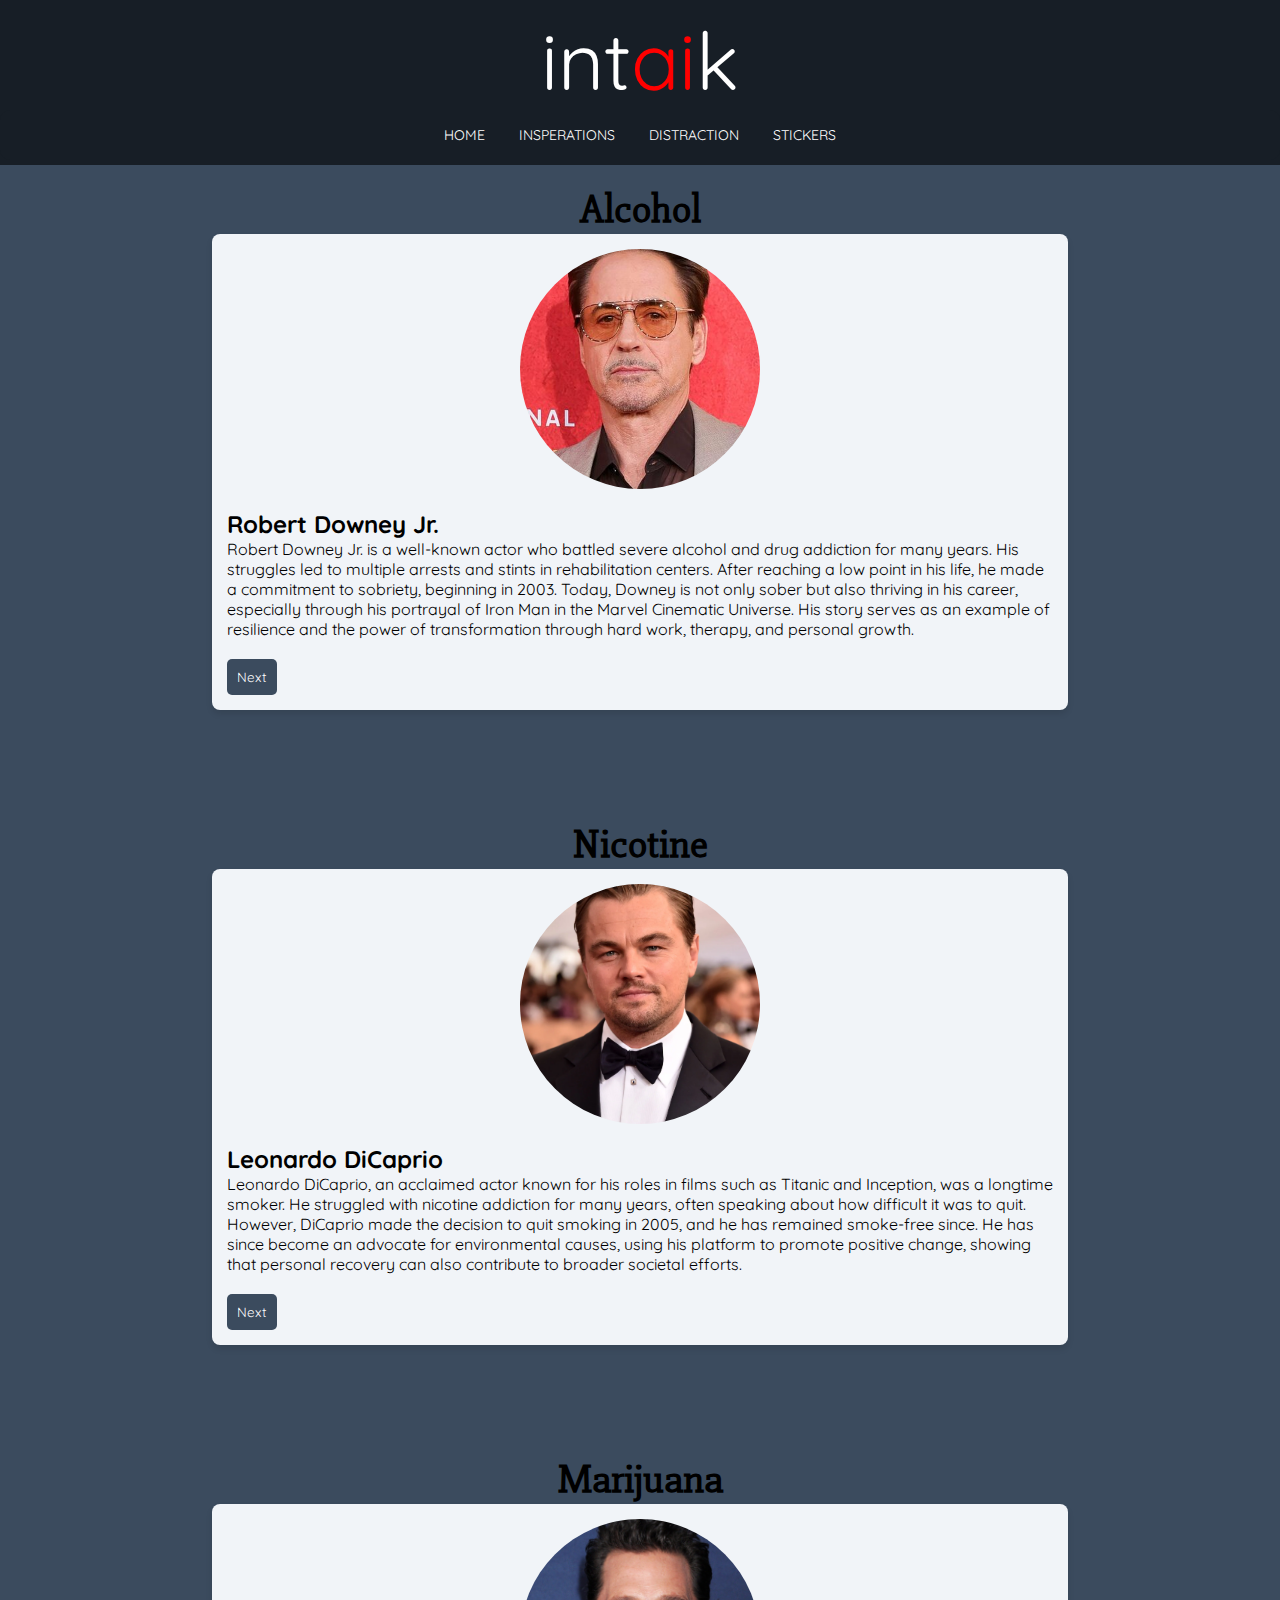
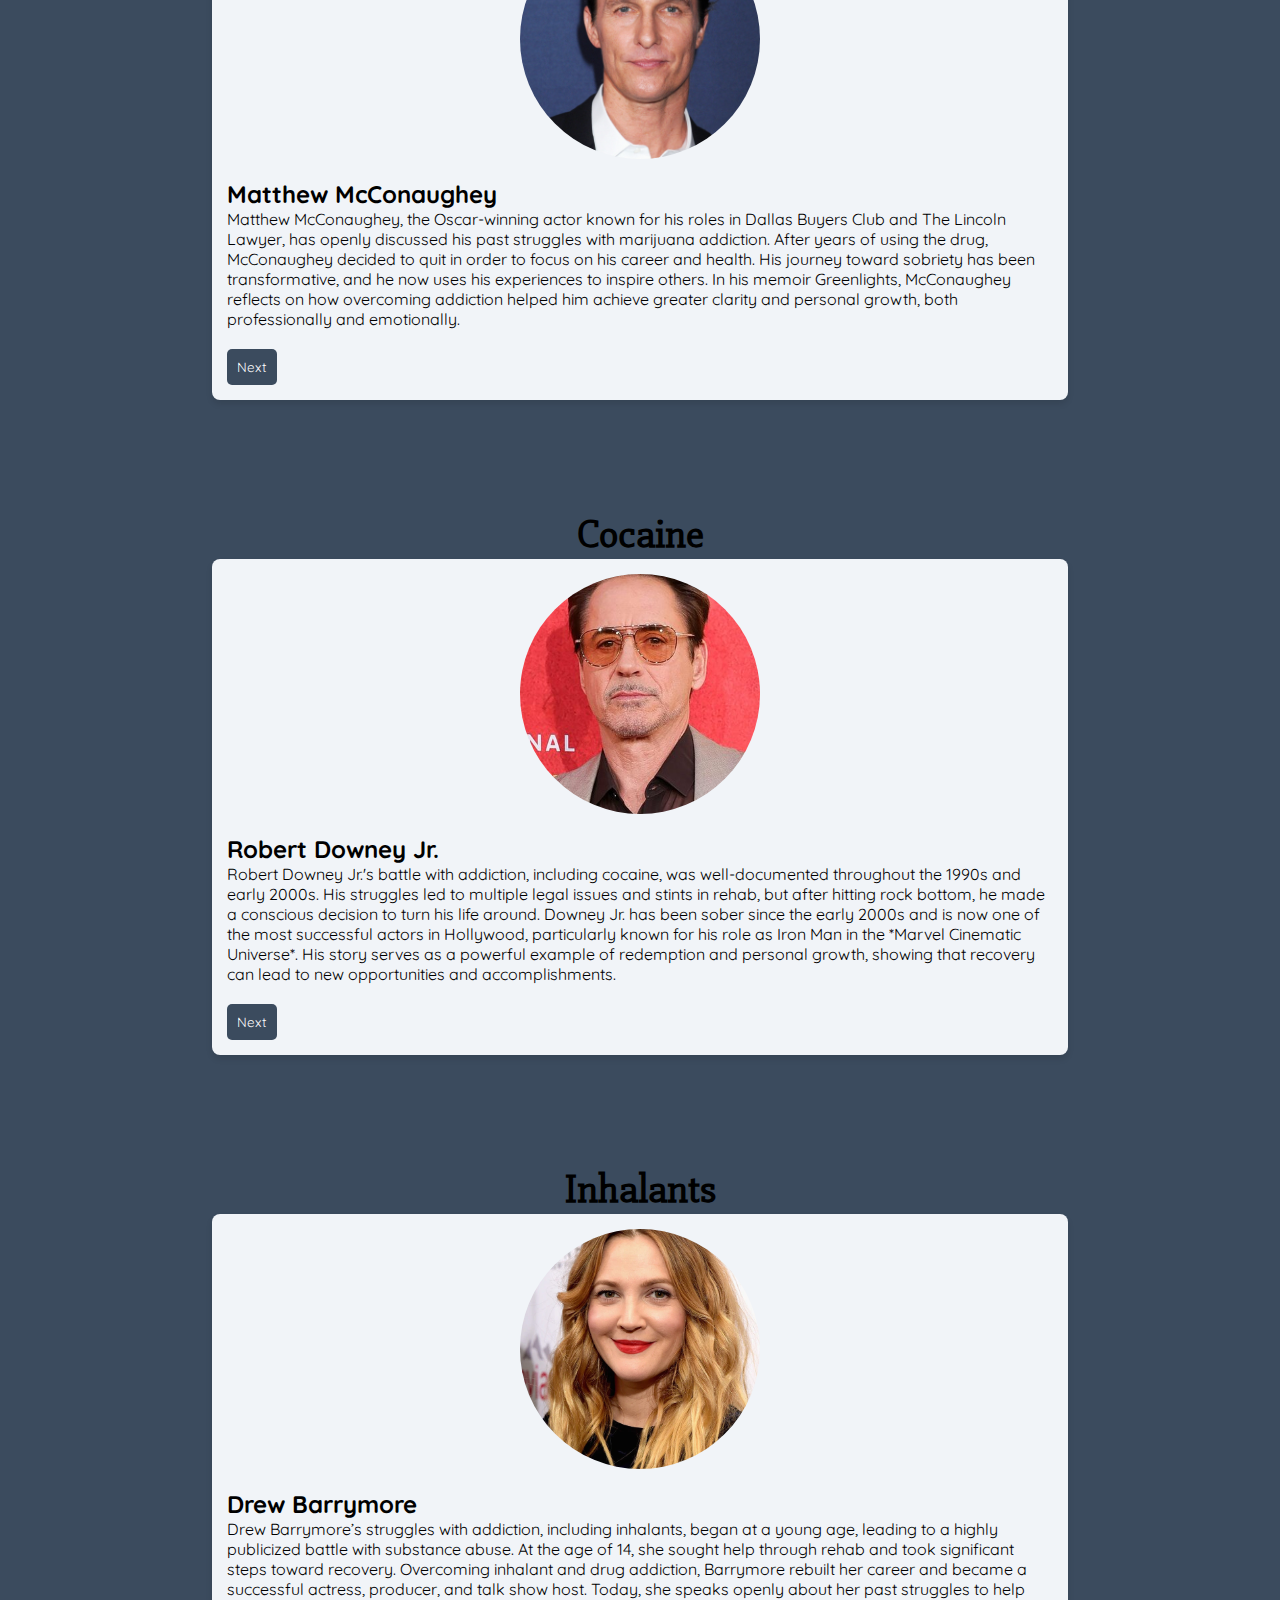
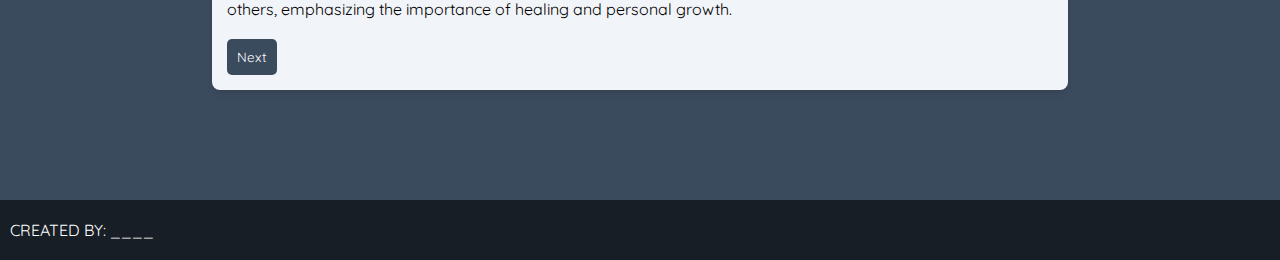
==== commit c1aacadd: "Iris- 3rd commit" ====
--- a/celeb.html
+++ b/celeb.html
@@ -5,6 +5,14 @@
   <title>intaik</title>
   <link rel="icon" type="image/x-icon" href="images/RedButton_temp.png" id="fav-icon">
   <link rel="stylesheet" type="text/css" href="css/celeb.css">
+  <link rel="stylesheet" type="text/css" href="css/dark.css">
+
+  <link rel="preconnect" href="https://fonts.googleapis.com">
+  <link rel="preconnect" href="https://fonts.gstatic.com" crossorigin>
+  <link href="https://fonts.googleapis.com/css2?family=Slabo+27px&display=swap" rel="stylesheet">
+  <link rel="preconnect" href="https://fonts.googleapis.com">
+  <link rel="preconnect" href="https://fonts.gstatic.com" crossorigin>
+  <link href="https://fonts.googleapis.com/css2?family=Quicksand:wght@300..700&family=Slabo+27px&display=swap" rel="stylesheet">
 </head>
 <body>
 <header>
@@ -241,6 +249,6 @@
 <footer>
   <p id="credit-text">CREATED BY: ____</p>
 </footer>
-<script src="js/script3.js"></script>
+<script src="js/Celebrities.js"></script>
 </body>
 </html>--- a/css/dark.css
+++ b/css/dark.css
@@ -0,0 +1,187 @@
+:root{
+    --darkBlue: #3B4B5E;
+    --lightBlue: #A1B4C4;
+    --darkest: #171E26;
+    --lightest: #F1F4F8
+}
+
+#homepage-title{
+    user-select: none;
+}
+
+* {
+    margin: 0;
+    padding: 0;
+    font-family: "Quicksand", sans-serif;
+}
+
+.slabo-27px-regular {
+    font-family: "Slabo 27px", serif;
+    font-weight: 400;
+    font-style: normal;
+}
+
+.quicksand-quicksand {
+    font-family: "Quicksand", serif;
+    font-optical-sizing: auto;
+    font-weight: 300;
+    font-style: normal;
+}
+
+h1 {
+    font-size: 40px;
+    font-family: "Slabo 27px", serif;
+}
+
+a {
+    text-decoration: none;
+    color: white;
+    user-select: none;
+}
+
+header {
+    width: 100%;
+    background-color: var(--darkest);
+    color: white;
+    padding-top: 10px;
+    padding-bottom: 5px;
+
+    display: grid;
+    grid-template-columns: 100%;
+    grid-template-rows: 2fr 1fr;
+}
+
+#header-text-ai {
+    color: red;
+    font-size: 80px;
+}
+
+.header-text {
+    font-size: 80px;
+}
+
+#homepage-title {
+    font-size: 40px;
+    display: flex;
+    /* center */
+    justify-content: center;
+    align-items: center;
+}
+
+#options-bar {
+    display: flex;
+    justify-content: center;
+    align-items: center;
+    background-color: var(--darkest);
+    padding: 0px;
+    border-radius: 10px; /* Optional: round the corners of the options bar */
+}
+
+.tab {
+    padding: 6px 12px;
+    margin: 5px;
+    color: white;
+    font-size: 14px;
+    cursor: pointer;
+    border-radius: 5px;
+    transition: 0.3s ease;
+}
+
+/* Hover effect for the tabs */
+.tab:hover {
+    background-color: var(--lightBlue);
+    scale: 1.18;
+    border-radius: 15px;
+}
+
+/* Active tab (you can use JavaScript to dynamically set the active tab) */
+.tab.active {
+    background-color: var(--lightBlue);
+    color: var(--darkest);
+    font-weight: bold;
+}
+
+
+
+
+body {
+    background-color: var(--darkBlue);
+    display: grid;
+    grid-template-columns: 100%;
+    grid-template-rows: 1.5fr 9fr 1fr;
+    height: 100vh;
+}
+
+
+footer {
+    width: 100%;
+    background-color: var(--darkest);
+    color: white;
+    padding-top: 20px;
+    padding-bottom: 20px;
+    user-select: none;
+}
+
+#credit-text{
+    padding-left: 10px;
+}
+
+
+#middle-container {
+    position: relative;
+    display: flex;
+    /* center */
+    justify-content: center;
+    align-items: center;
+
+}
+
+#progress-div {
+    width: 90%; /* Full width of the parent container */
+    height: 91%; /* Adjust height to make it taller */
+    border-radius: 30px; /* Rounded edges */
+    margin-left: 10px;
+    display: flex;
+    flex-direction: column; /* Stack items vertically */
+    align-items: center; /* Center items horizontally in the column */
+    justify-content: end;
+    position: absolute;
+    left: 0; /* Align to the left of the screen */
+    height: 98%;
+    width: 60px; /* Fixed width for the container */
+    gap: 5px; /* Add spacing between the button and progress bar */
+    box-shadow: 0 4px 8px rgba(0, 0, 0, 0.2); /* Subtle shadow */
+
+}
+
+
+#progress-bar {
+    width: 100%; /* Full width of the parent container */
+    height: 91%; /* Adjust height to make it taller */
+    border-radius: 30px; /* Rounded edges */
+    background: linear-gradient(180deg, #4caf50, #8bc34a);
+    box-shadow: 0 4px 8px rgba(0, 0, 0, 0.2); /* Subtle shadow */
+    transition: height 0.3s ease-in-out; /* Smooth transition for the height change */
+}
+
+#progress-button {
+    width: 50px; /* Smaller than the progress bar for contrast */
+    height: 50px; /* Circular button */
+    background: radial-gradient(circle, #ff6f61, #d32f2f); /* Radial gradient for the button */
+    border: none;
+    border-radius: 50%; /* Circular shape */
+    box-shadow: 0 4px 10px rgba(0, 0, 0, 0.3); /* Subtle shadow */
+    cursor: pointer;
+    transition: transform 0.2s, box-shadow 0.2s;
+}
+
+#progress-button:hover {
+    transform: scale(1.1); /* Slightly enlarges the button on hover */
+    box-shadow: 0 6px 14px rgba(0, 0, 0, 0.4); /* Enhances shadow */
+}
+
+#progress-button:active {
+    transform: scale(0.95); /* Shrinks slightly on click */
+    box-shadow: 0 2px 6px rgba(0, 0, 0, 0.2); /* Reduces shadow */
+}
+
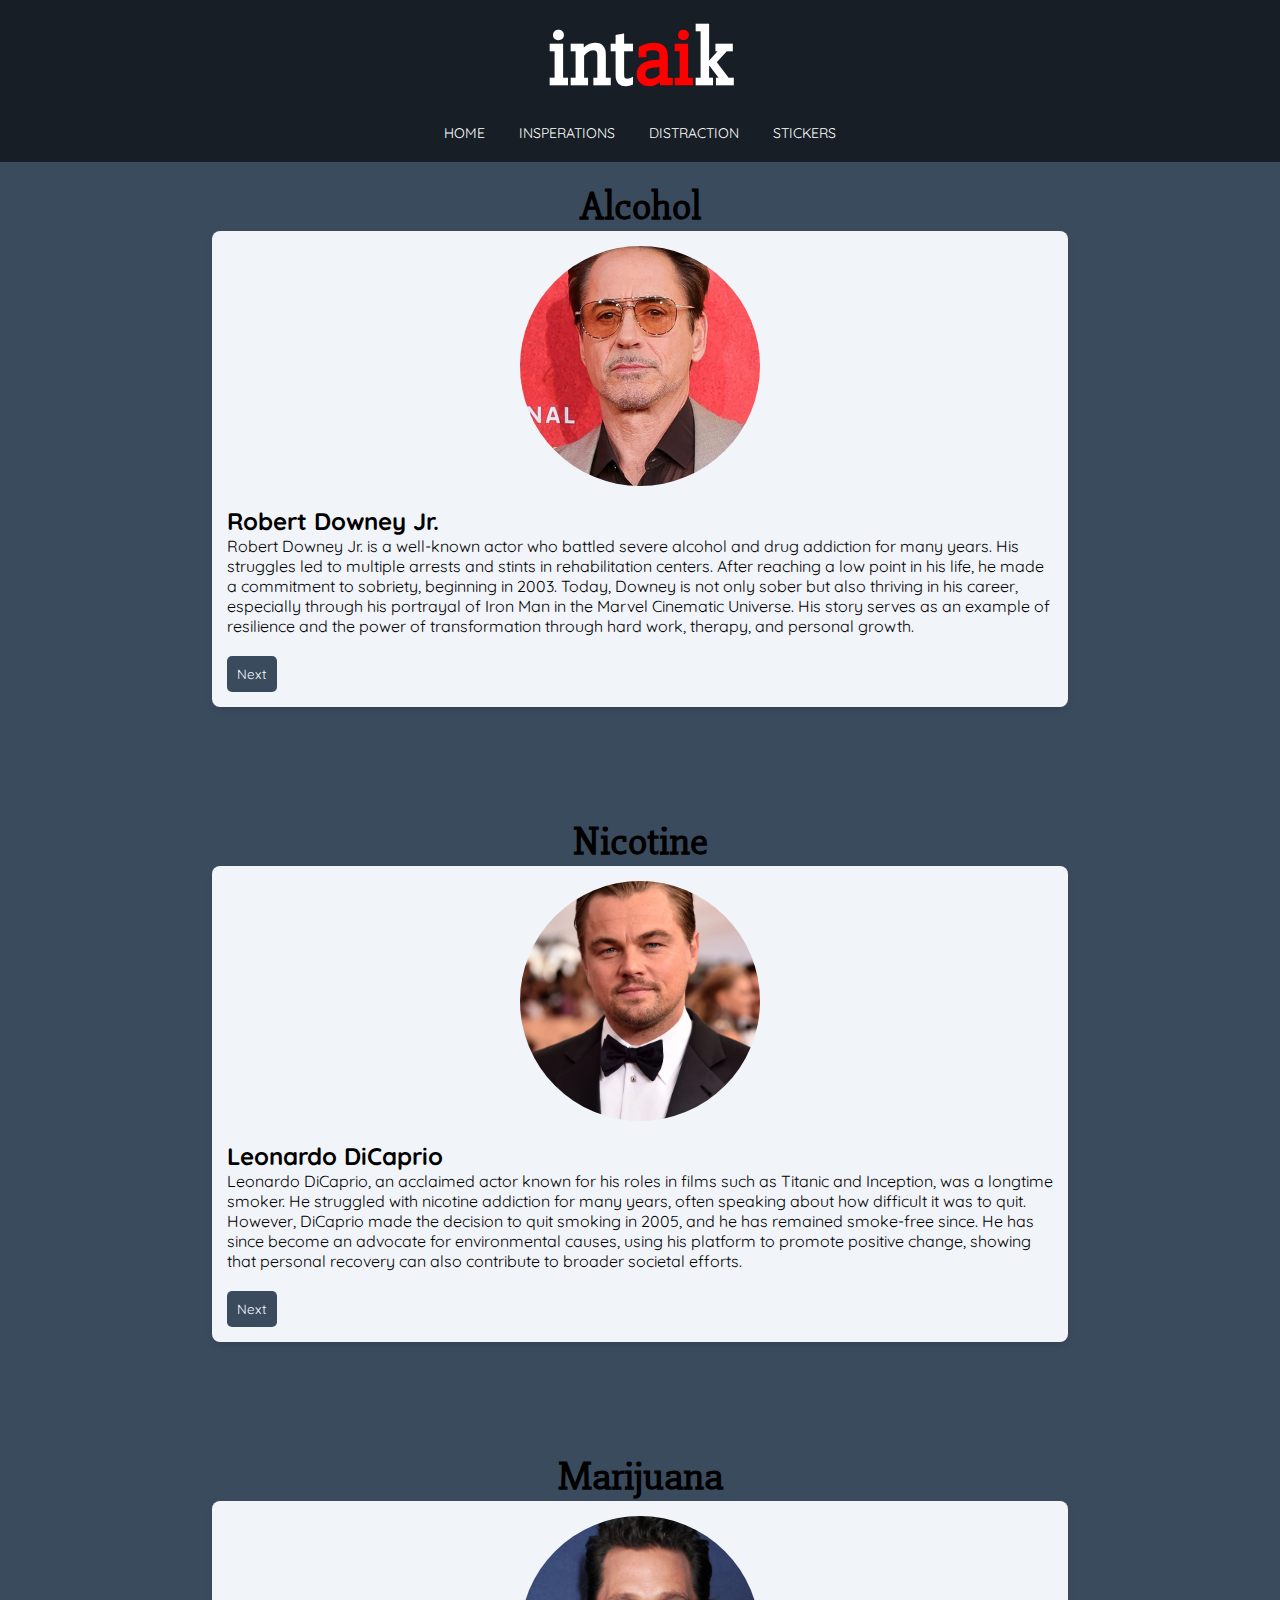
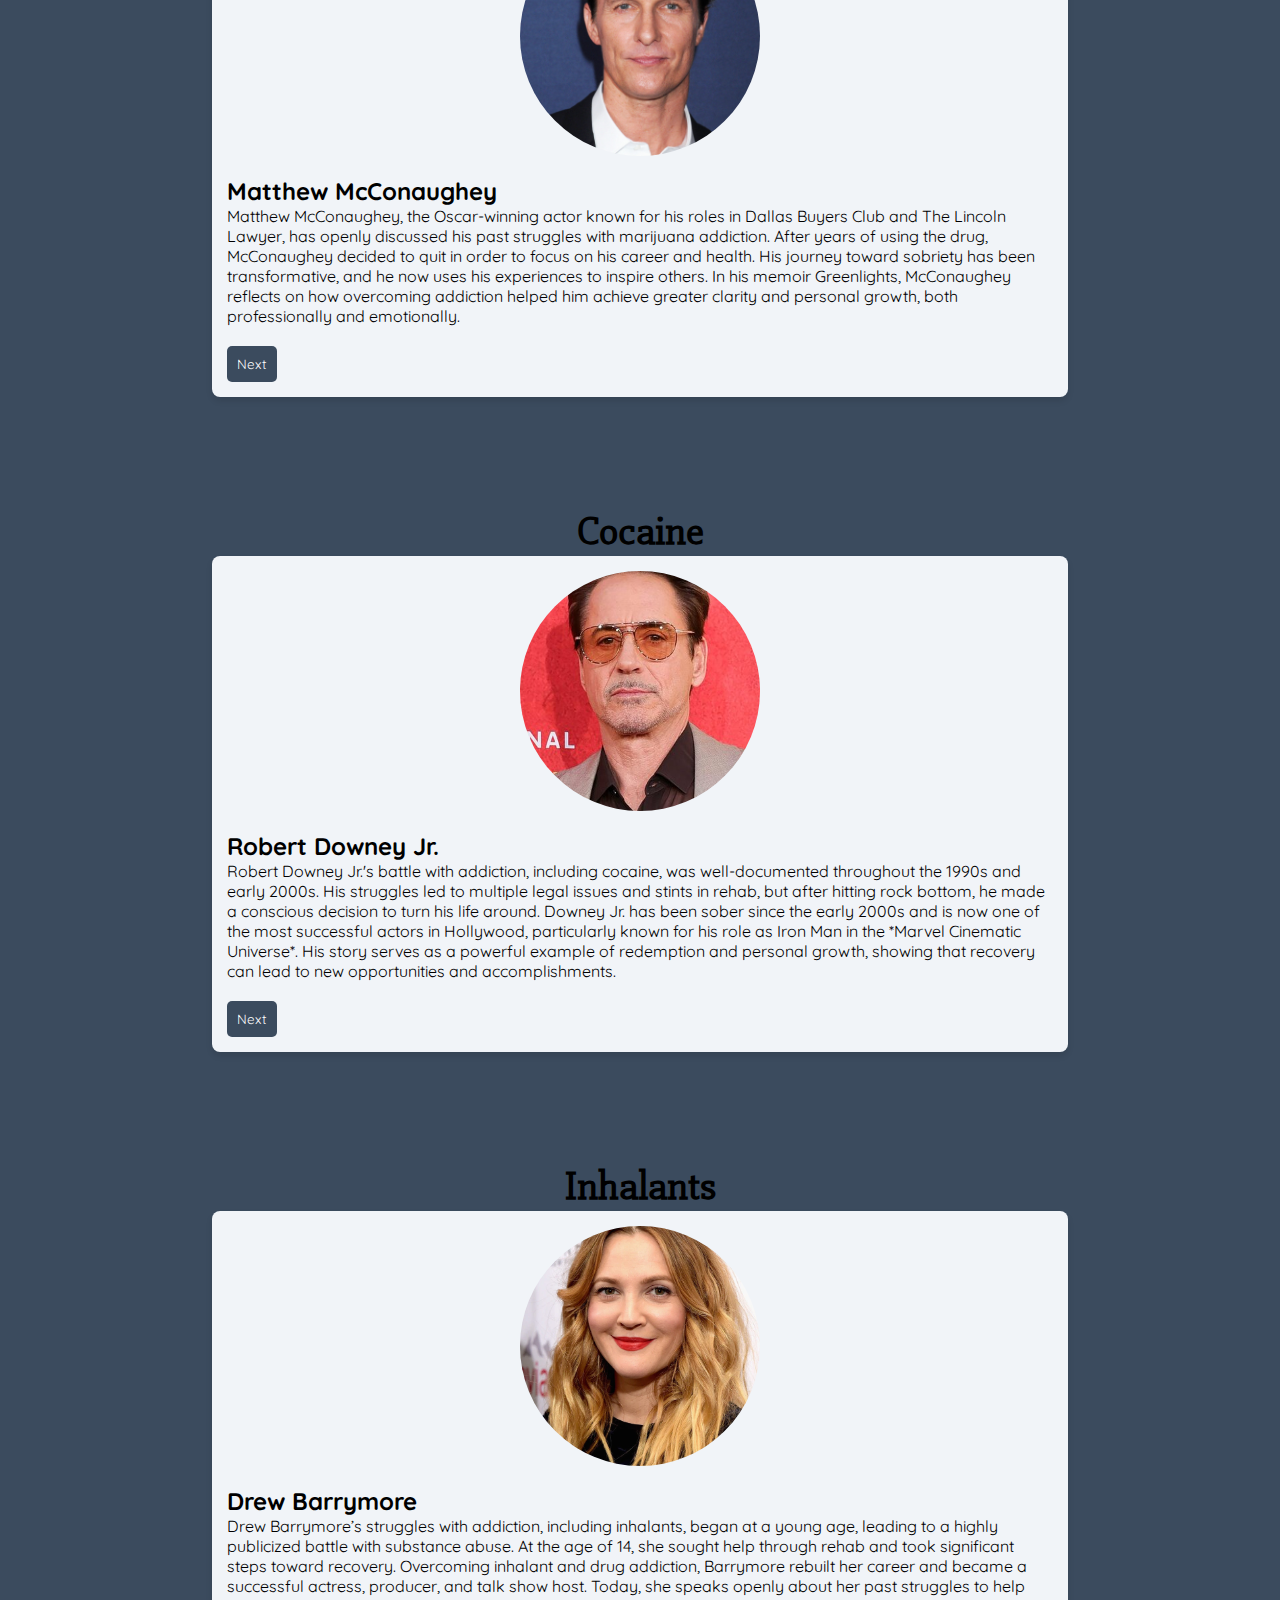
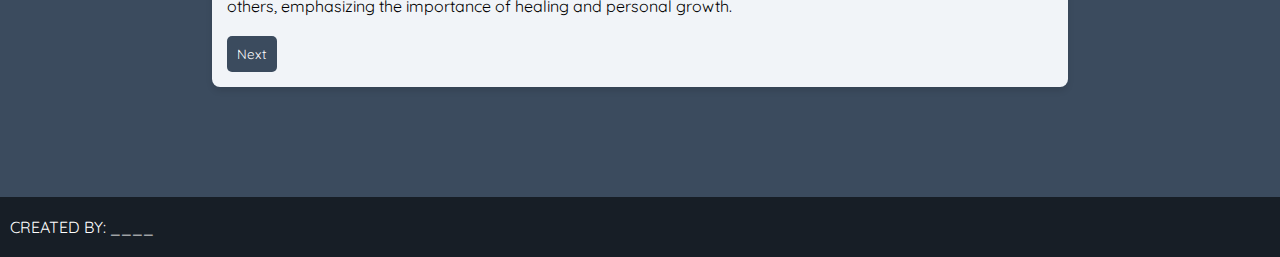
==== commit 869d55ae: "Changing fonts" ====
--- a/celeb.html
+++ b/celeb.html
@@ -14,9 +14,11 @@
   <link rel="preconnect" href="https://fonts.gstatic.com" crossorigin>
   <link href="https://fonts.googleapis.com/css2?family=Quicksand:wght@300..700&family=Slabo+27px&display=swap" rel="stylesheet">
 </head>
+
 <body>
 <header>
-  <div id="homepage-title"><p class="header-text">int</p><p id="header-text-ai">ai</p><p class="header-text">k</p></div>
+  <div id="homepage-title"><h1 class="header-text">int</h1><h1 id="header-text-ai">ai</h1>
+    <h1 class="header-text">k</h1></div>
   <div id="options-bar">
     <div class="tab" id="home-tab"><a href="index.html">HOME</a></div>
     <div class="tab" id="inspirations-tab"><a href="celeb.html">INSPERATIONS</a></div>
--- a/css/dark.css
+++ b/css/dark.css
@@ -185,3 +185,72 @@
     box-shadow: 0 2px 6px rgba(0, 0, 0, 0.2); /* Reduces shadow */
 }
 
+
+
+
+
+/* Button Animation */
+#middle-container a img {
+    transition: transform 0.3s ease, box-shadow 0.3s ease;
+    border-radius: 50%; /* Make it circular if desired */
+}
+
+#middle-container a img:hover {
+    transform: scale(1.1); /* Slightly enlarge the button */
+    box-shadow: 0 0 20px rgba(34, 34, 34, 0.7), 0 0 40px rgba(0, 0, 0, 0.5); /* Red glow effect */
+}
+
+#middle-container a img:active {
+    transform: scale(0.90); /* Slightly shrink on click */
+    box-shadow: 0 0 10px rgba(34, 34, 34, 0.7), 0 0 40px rgba(0, 0, 0, 0.5); /* Red glow effect */
+}
+
+/* Optional animation for the button on load */
+@keyframes pulse {
+    0% {
+        transform: scale(1);
+        box-shadow: 0 0 10px rgba(34, 34, 34, 0.7), 0 0 40px rgba(0, 0, 0, 0.5); /* Red glow effect */
+    }
+    50% {
+        transform: scale(1.05);
+        box-shadow: 0 0 15px rgba(34, 34, 34, 0.7), 0 0 40px rgba(0, 0, 0, 0.5); /* Red glow effect */
+    }
+    100% {
+        transform: scale(1);
+        box-shadow: 0 0 10px rgba(34, 34, 34, 0.7), 0 0 40px rgba(0, 0, 0, 0.5); /* Red glow effect */
+    }
+}
+
+#middle-container a img {
+    animation: pulse 2s infinite; /* Add a subtle pulsing effect */
+}
+
+
+
+.flex-cards {
+    display: flex;
+    flex-direction: column;
+}
+
+.card-container {
+    display: flex;
+    flex-wrap: wrap;
+    justify-content: space-evenly;
+}
+
+.card {
+    justify-content: center;
+    text-align: center;
+    font-style: italic;
+    grid-row: auto;
+}
+
+.port-image {
+    padding: 2px;
+    margin-top: 4px;
+    scale: 90%;
+}
+
+.port-image:hover {
+    scale: 110%;
+}
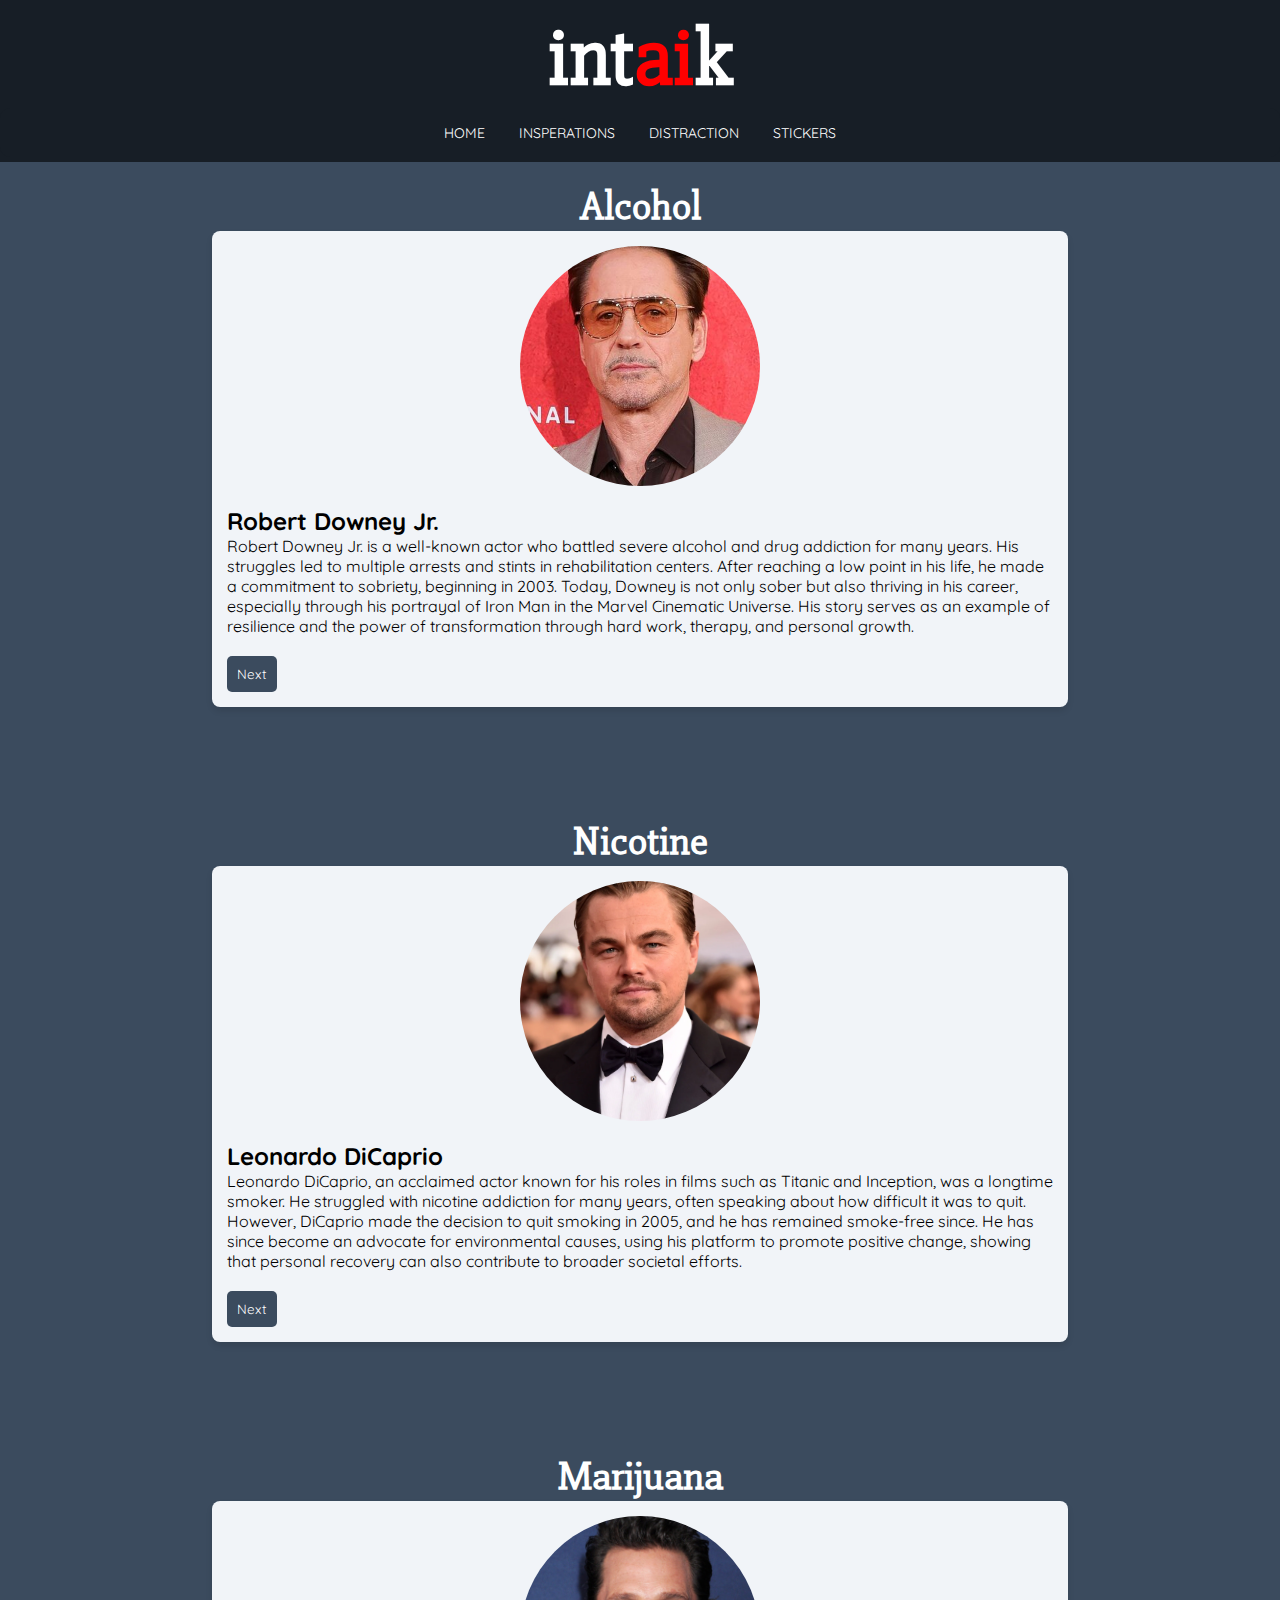
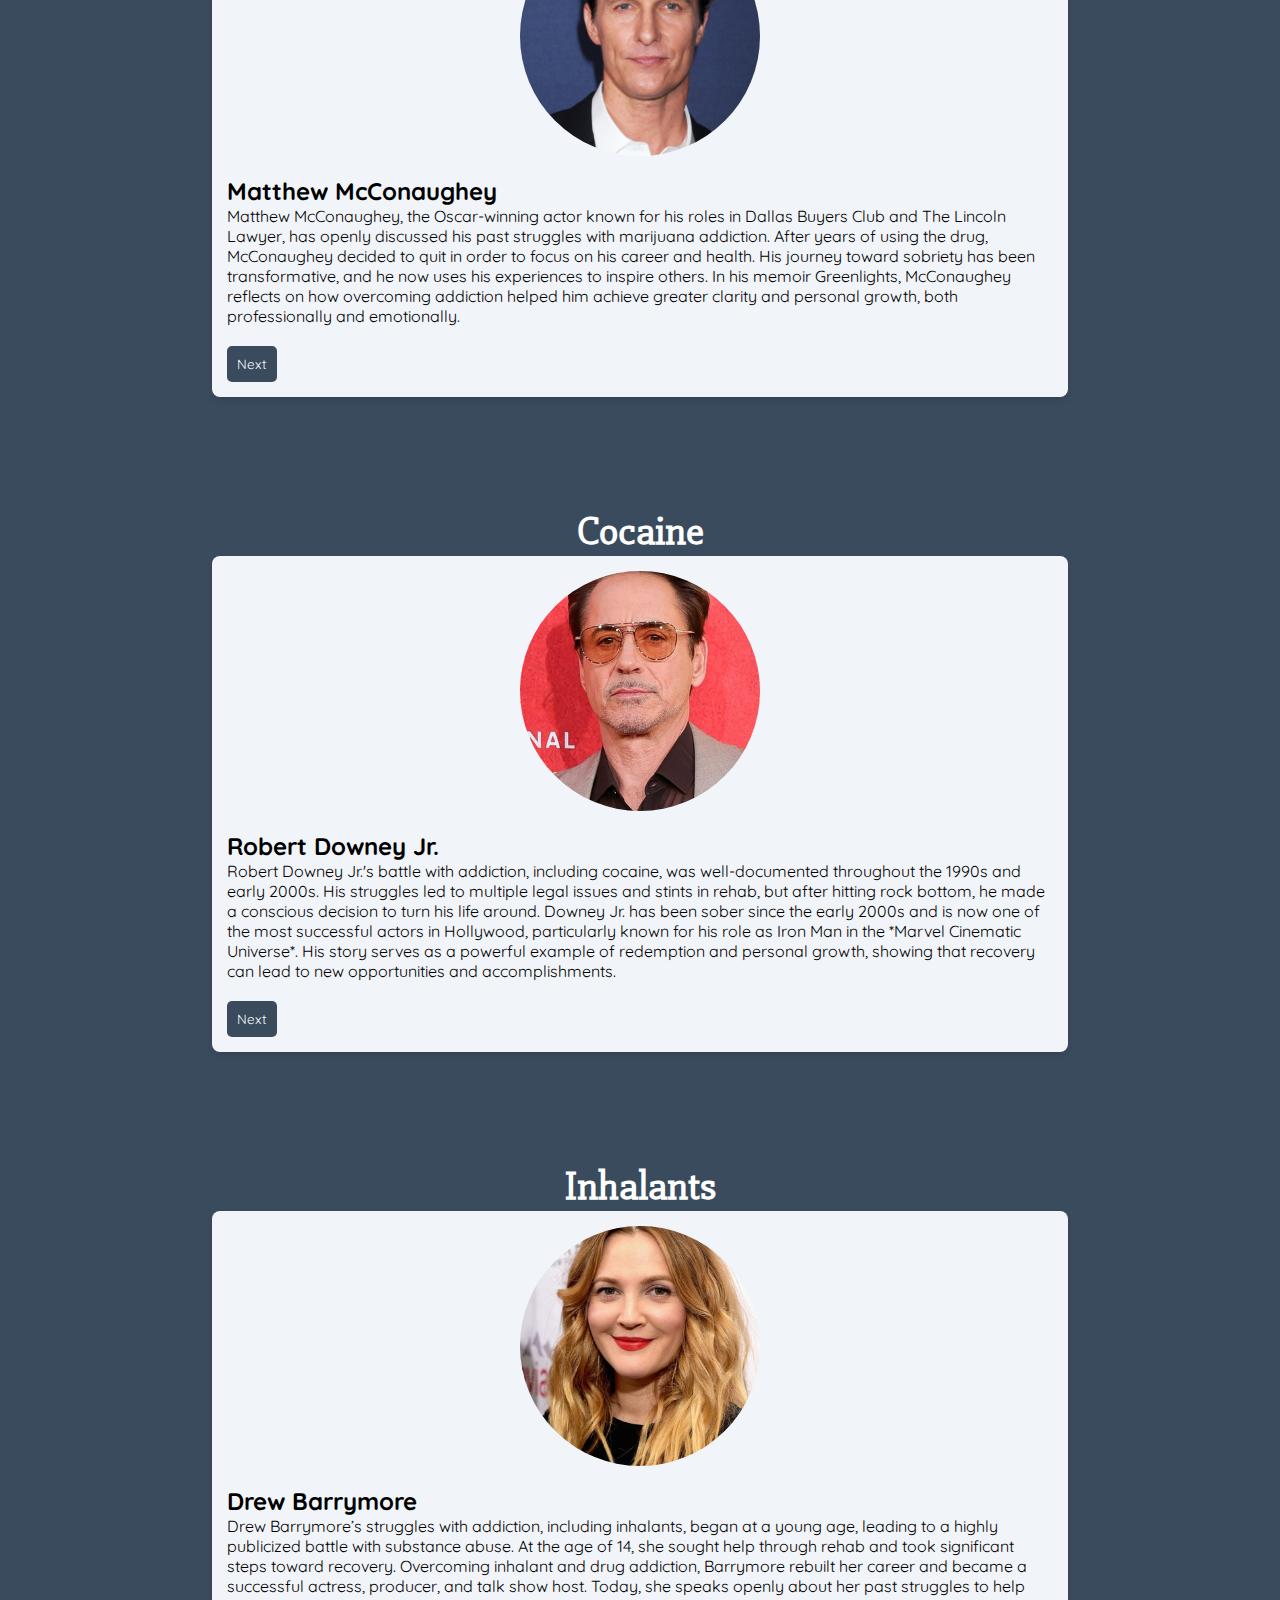
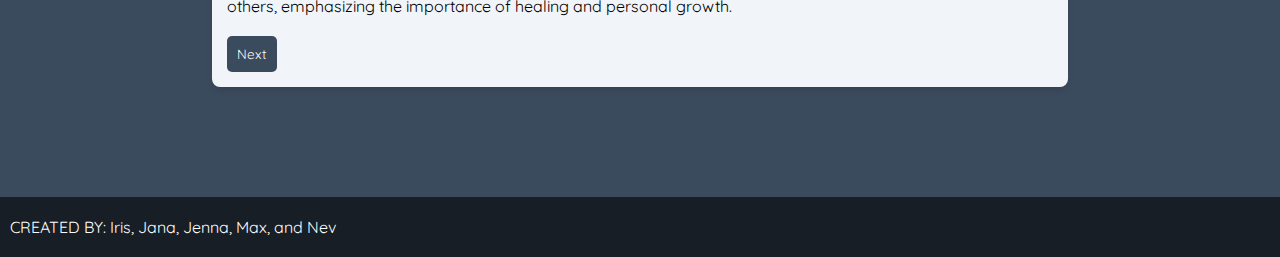
==== commit 5fed7167: "Final Commit. Great Job everyone!" ====
--- a/celeb.html
+++ b/celeb.html
@@ -249,7 +249,7 @@
 
 
 <footer>
-  <p id="credit-text">CREATED BY: ____</p>
+  <p id="credit-text">CREATED BY: Iris, Jana, Jenna, Max, and Nev</p>
 </footer>
 <script src="js/Celebrities.js"></script>
 </body>
--- a/css/celeb.css
+++ b/css/celeb.css
@@ -31,6 +31,10 @@
     display: grid;
     grid-template-columns: 100%;
     grid-template-rows: 2fr 1fr;
+}
+
+h1 {
+    color: white;
 }
 
 #header-text-ai {
--- a/css/dark.css
+++ b/css/dark.css
@@ -254,3 +254,5 @@
 .port-image:hover {
     scale: 110%;
 }
+
+
